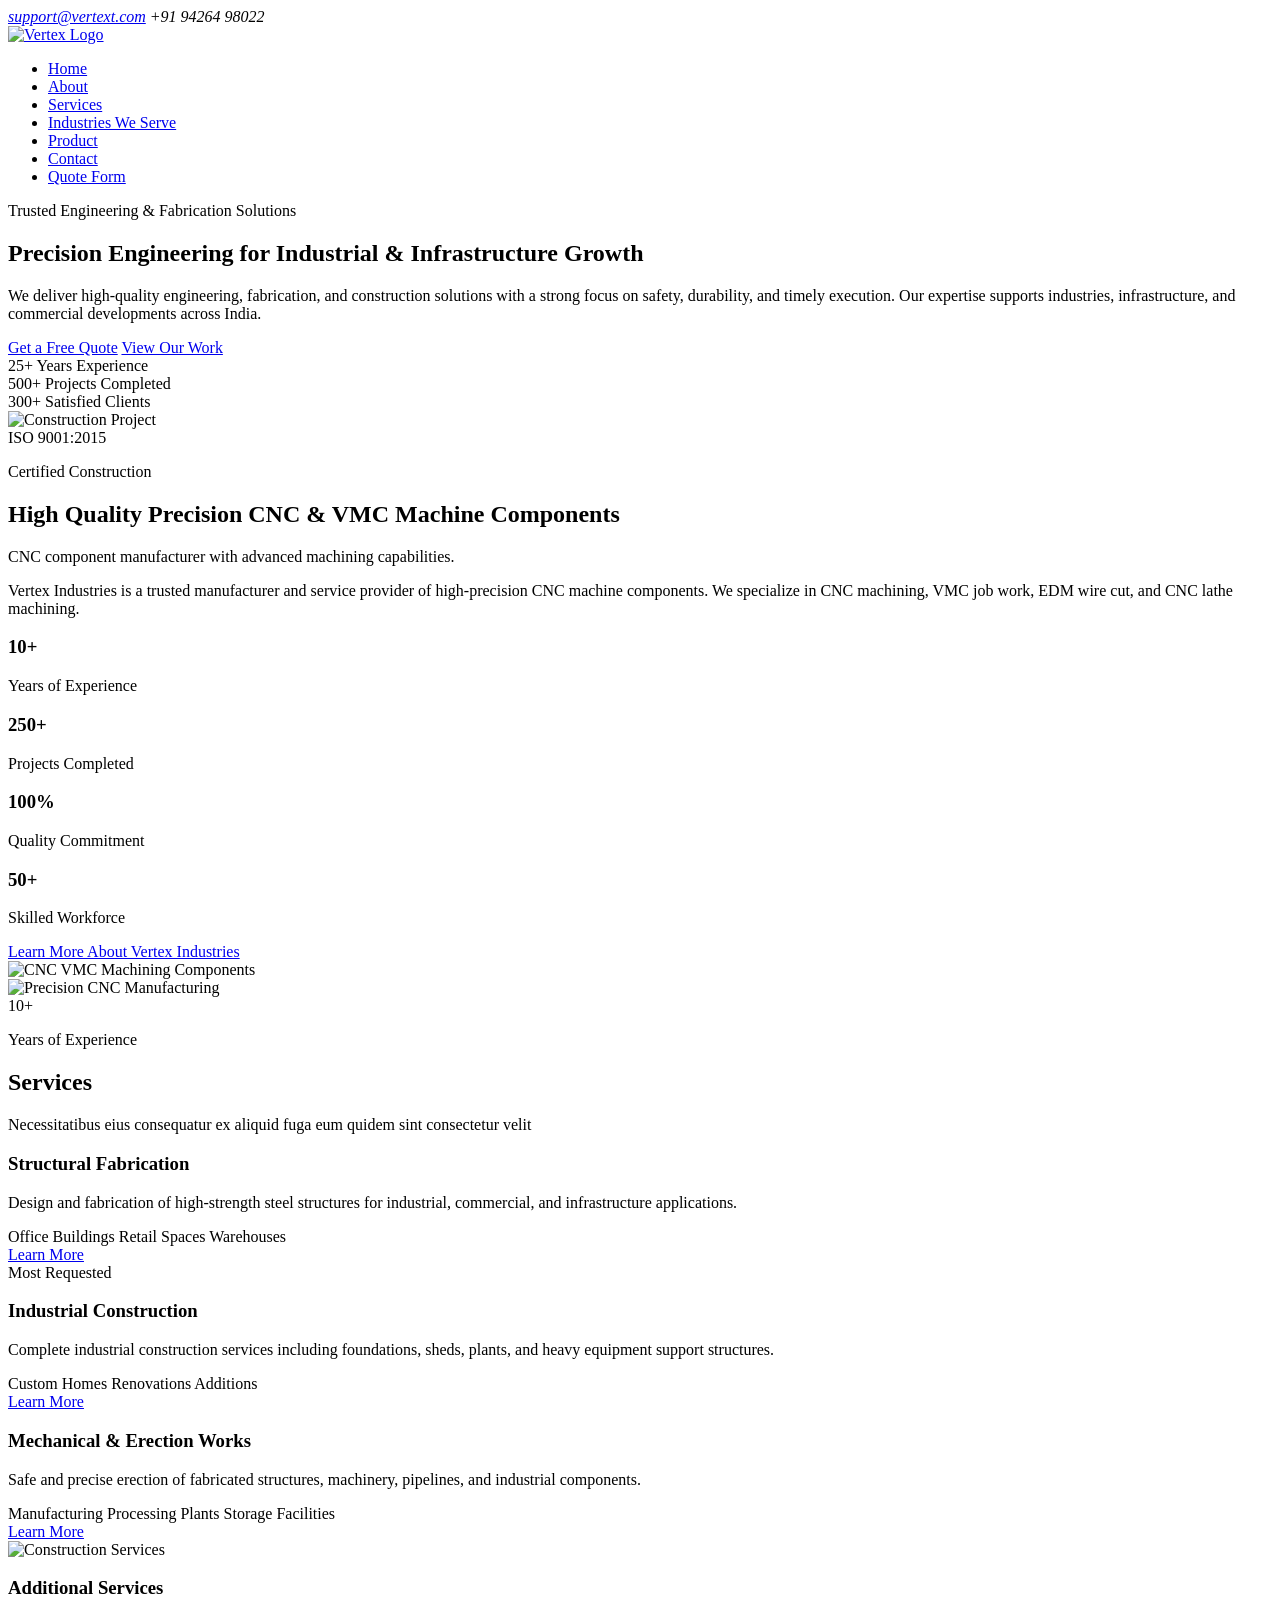
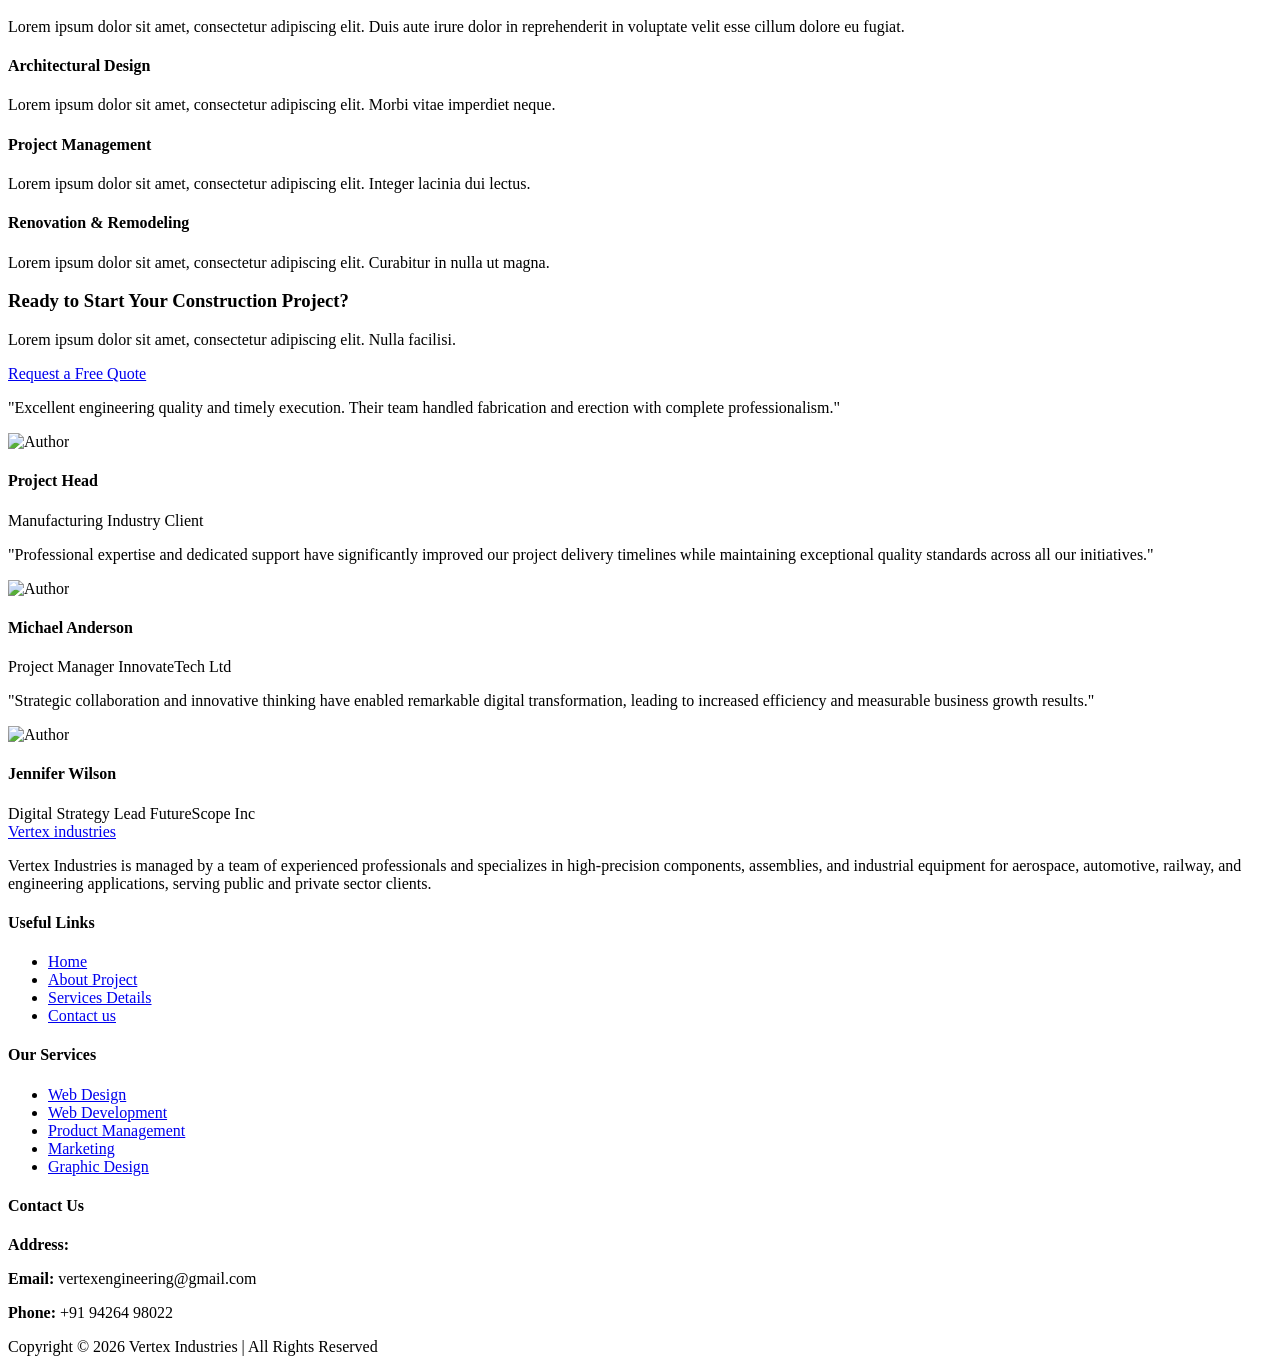
==== index.html @ 01ee3a2c "Add initial index.html for website structure" ====
<!doctype html>
<html lang="en">
  <head>
    <meta charset="utf-8" />
    <meta content="width=device-width, initial-scale=1.0" name="viewport" />
    <title>Index - Constructo Bootstrap Template</title>
    <meta name="description" content="" />
    <meta name="keywords" content="" />

    <!-- Favicons -->
    <link href="assets/img/favicon.png" rel="icon" />
    <link href="assets/img/apple-touch-icon.png" rel="apple-touch-icon" />

    <!-- Fonts -->
    <link href="https://fonts.googleapis.com" rel="preconnect" />
    <link href="https://fonts.gstatic.com" rel="preconnect" crossorigin />
    <link
      href="https://fonts.googleapis.com/css2?family=Roboto:ital,wght@0,100;0,300;0,400;0,500;0,700;0,900;1,100;1,300;1,400;1,500;1,700;1,900&family=Lato:ital,wght@0,100;0,300;0,400;0,700;0,900;1,100;1,300;1,400;1,700;1,900&family=Ubuntu:ital,wght@0,300;0,400;0,500;0,700;1,300;1,400;1,500;1,700&display=swap"
      rel="stylesheet"
    />

    <!-- Vendor CSS Files -->
    <link
      href="assets/vendor/bootstrap/css/bootstrap.min.css"
      rel="stylesheet"
    />
    <link
      href="assets/vendor/bootstrap-icons/bootstrap-icons.css"
      rel="stylesheet"
    />
    <link href="assets/vendor/aos/aos.css" rel="stylesheet" />
    <link href="assets/vendor/swiper/swiper-bundle.min.css" rel="stylesheet" />
    <link
      href="assets/vendor/glightbox/css/glightbox.min.css"
      rel="stylesheet"
    />

    <!-- Main CSS File -->
    <link href="assets/css/main.css" rel="stylesheet" />
  </head>

  <body class="index-page">
    <header id="header" class="header sticky-top">
      <!-- Top Bar -->
      <div class="topbar d-flex align-items-center dark-background">
        <div class="container d-flex justify-content-between">
          <div class="contact-info d-flex align-items-center">
            <i class="bi bi-envelope me-3">
              <a href="mailto:vertexengineering@gmail.com"
                >support@vertext.com</a
              >
            </i>
            <i class="bi bi-phone">
              <span>+91 94264 98022</span>
            </i>
          </div>

          <div class="social-links d-none d-md-flex align-items-center">
            <a href="#" class="google"><i class="bi bi-google"></i></a>
            <a href="#" class="linkedin"><i class="bi bi-linkedin"></i></a>
          </div>
        </div>
      </div>
      <!-- End Top Bar -->

      <!-- Main Header -->
      <div class="branding d-flex align-items-cente">
        <div
          class="container position-relative d-flex align-items-center justify-content-between"
        >
          <a href="index.html" class="logo d-flex align-items-center">
            <img src="assets/img/logo.png" alt="Vertex Logo" />
          </a>

          <nav id="navmenu" class="navmenu">
            <ul>
              <li><a href="index.html" class="active">Home</a></li>
              <li><a href="about.html">About</a></li>
              <li><a href="services.html">Services</a></li>
              <li><a href="project-details.html">Industries We Serve</a></li>
              <li><a href="project-details.html">Product</a></li>
              <li>
                <a href="contact.html" class="btn-nav btn-primary">Contact</a>
              </li>
              <li>
                <a href="quote.html" class="btn-nav btn-primary">Quote Form</a>
              </li>
            </ul>
            <i class="mobile-nav-toggle d-xl-none bi bi-list"></i>
          </nav>
        </div>
      </div>
    </header>

    <main class="main">
      <!-- Hero Section -->
      <section id="hero" class="hero section">
        <div class="container" data-aos="fade-up" data-aos-delay="100">
          <div class="row align-items-center">
            <div class="col-lg-6">
              <div
                class="hero-content"
                data-aos="fade-right"
                data-aos-delay="200"
              >
                <span class="subtitle"
                  >Trusted Engineering & Fabrication Solutions</span
                >

                <h1>
                  Precision Engineering for Industrial & Infrastructure Growth
                </h1>

                <p>
                  We deliver high-quality engineering, fabrication, and
                  construction solutions with a strong focus on safety,
                  durability, and timely execution. Our expertise supports
                  industries, infrastructure, and commercial developments across
                  India.
                </p>

                <div class="hero-buttons">
                  <a href="#call-to-action" class="btn-primary"
                    >Get a Free Quote</a
                  >
                  <a href="#projects" class="btn-secondary">View Our Work</a>
                </div>

                <div class="trust-badges">
                  <div class="badge-item">
                    <i class="bi bi-building-check"></i>
                    <div class="badge-text">
                      <span class="count">25+</span>
                      <span class="label">Years Experience</span>
                    </div>
                  </div>
                  <div class="badge-item">
                    <i class="bi bi-trophy"></i>
                    <div class="badge-text">
                      <span class="count">500+</span>
                      <span class="label">Projects Completed</span>
                    </div>
                  </div>
                  <div class="badge-item">
                    <i class="bi bi-people"></i>
                    <div class="badge-text">
                      <span class="count">300+</span>
                      <span class="label">Satisfied Clients</span>
                    </div>
                  </div>
                </div>
              </div>
            </div>

            <div class="col-lg-6" data-aos="fade-left" data-aos-delay="300">
              <div class="hero-image">
                <img
                  src="assets/img/construction/hero1.jpeg"
                  alt="Construction Project"
                  class="img-fluid"
                />
                <div class="image-badge">
                  <span>ISO 9001:2015</span>
                  <p>Certified Construction</p>
                </div>
              </div>
            </div>
          </div>
        </div>
      </section>
      <!-- /Hero Section -->

      <!-- About Section -->
      <section id="about" class="about section">
        <div class="container" data-aos="fade-up" data-aos-delay="100">
          <div class="row align-items-center g-5">
            <!-- LEFT CONTENT (Text + Achievements + Button) -->
            <div class="col-lg-6 order-2 order-lg-1">
              <div
                class="about-content"
                data-aos="fade-right"
                data-aos-delay="200"
              >
                <h2>High Quality Precision CNC & VMC Machine Components</h2>

                <p class="lead">
                  CNC component manufacturer with advanced machining
                  capabilities.
                </p>

                <p>
                  Vertex Industries is a trusted manufacturer and service
                  provider of high-precision CNC machine components. We
                  specialize in CNC machining, VMC job work, EDM wire cut, and
                  CNC lathe machining.
                </p>

                <!-- ACHIEVEMENT BOXES (ADDED HERE) -->
                <div class="achievement-boxes row g-4 mt-4">
                  <div
                    class="col-6 col-md-3"
                    data-aos="fade-up"
                    data-aos-delay="300"
                  >
                    <div class="achievement-box">
                      <h3>10+</h3>
                      <p>Years of Experience</p>
                    </div>
                  </div>

                  <div
                    class="col-6 col-md-3"
                    data-aos="fade-up"
                    data-aos-delay="400"
                  >
                    <div class="achievement-box">
                      <h3>250+</h3>
                      <p>Projects Completed</p>
                    </div>
                  </div>

                  <div
                    class="col-6 col-md-3"
                    data-aos="fade-up"
                    data-aos-delay="500"
                  >
                    <div class="achievement-box">
                      <h3>100%</h3>
                      <p>Quality Commitment</p>
                    </div>
                  </div>

                  <div
                    class="col-6 col-md-3"
                    data-aos="fade-up"
                    data-aos-delay="600"
                  >
                    <div class="achievement-box">
                      <h3>50+</h3>
                      <p>Skilled Workforce</p>
                    </div>
                  </div>
                </div>

                <!-- CTA BUTTON (ADDED HERE) -->
                <div
                  class="cta-container mt-5"
                  data-aos="fade-up"
                  data-aos-delay="800"
                >
                  <a href="about.html" class="btn btn-primary">
                    Learn More About Vertex Industries
                  </a>
                </div>
              </div>
            </div>

            <!-- RIGHT IMAGE SECTION -->
            <div class="col-lg-6 order-1 order-lg-2">
              <div
                class="about-image position-relative"
                data-aos="fade-left"
                data-aos-delay="200"
              >
                <img
                  src="assets/img/cnc-vmc(2).jpeg"
                  alt="CNC VMC Machining Components"
                  class="img-fluid main-image rounded"
                />

                <div class="image-overlay">
                  <img
                    src="assets/img/cnc-vmc(1).jpeg"
                    alt="Precision CNC Manufacturing"
                    class="img-fluid rounded"
                  />
                </div>

                <div
                  class="experience-badge"
                  data-aos="zoom-in"
                  data-aos-delay="500"
                >
                  <span>10+</span>
                  <p>Years of Experience</p>
                </div>
              </div>
            </div>
          </div>
        </div>
      </section>

      <!-- /About Section -->

      <!-- Services Section -->
      <section id="services" class="services section">
        <!-- Section Title -->
        <div class="container section-title">
          <h2>Services</h2>
          <p>
            Necessitatibus eius consequatur ex aliquid fuga eum quidem sint
            consectetur velit
          </p>
        </div>
        <!-- End Section Title -->

        <div class="container" data-aos="fade-up" data-aos-delay="100">
          <div class="row gy-4">
            <div class="col-lg-4" data-aos="fade-up" data-aos-delay="200">
              <div class="service-card">
                <div class="service-icon">
                  <i class="bi bi-building"></i>
                </div>
                <h3>Structural Fabrication</h3>
                <p>
                  Design and fabrication of high-strength steel structures for
                  industrial, commercial, and infrastructure applications.
                </p>

                <div class="service-features">
                  <span
                    ><i class="bi bi-check-circle"></i> Office Buildings</span
                  >
                  <span><i class="bi bi-check-circle"></i> Retail Spaces</span>
                  <span><i class="bi bi-check-circle"></i> Warehouses</span>
                </div>
                <a href="service-details.html" class="service-link"
                  >Learn More <i class="bi bi-arrow-right"></i
                ></a>
              </div>
            </div>
            <!-- End Service Item -->

            <div class="col-lg-4" data-aos="fade-up" data-aos-delay="300">
              <div class="service-card featured">
                <div class="service-badge">Most Requested</div>
                <div class="service-icon">
                  <i class="bi bi-house"></i>
                </div>
                <h3>Industrial Construction</h3>
                <p>
                  Complete industrial construction services including
                  foundations, sheds, plants, and heavy equipment support
                  structures.
                </p>

                <div class="service-features">
                  <span><i class="bi bi-check-circle"></i> Custom Homes</span>
                  <span><i class="bi bi-check-circle"></i> Renovations</span>
                  <span><i class="bi bi-check-circle"></i> Additions</span>
                </div>
                <a href="service-details.html" class="service-link"
                  >Learn More <i class="bi bi-arrow-right"></i
                ></a>
              </div>
            </div>
            <!-- End Service Item -->

            <div class="col-lg-4" data-aos="fade-up" data-aos-delay="400">
              <div class="service-card">
                <div class="service-icon">
                  <i class="bi bi-gear"></i>
                </div>
                <h3>Mechanical & Erection Works</h3>
                <p>
                  Safe and precise erection of fabricated structures, machinery,
                  pipelines, and industrial components.
                </p>

                <div class="service-features">
                  <span><i class="bi bi-check-circle"></i> Manufacturing</span>
                  <span
                    ><i class="bi bi-check-circle"></i> Processing Plants</span
                  >
                  <span
                    ><i class="bi bi-check-circle"></i> Storage Facilities</span
                  >
                </div>
                <a href="service-details.html" class="service-link"
                  >Learn More <i class="bi bi-arrow-right"></i
                ></a>
              </div>
            </div>
            <!-- End Service Item -->
          </div>

          <div class="row mt-5">
            <div class="col-lg-6" data-aos="fade-up" data-aos-delay="100">
              <div class="service-image-block">
                <img
                  src="assets/img/cnc-vmc(2).jpeg"
                  alt="Construction Services"
                  class="img-fluid"
                />
              </div>
            </div>

            <div class="col-lg-6" data-aos="fade-up" data-aos-delay="200">
              <div class="service-list-block">
                <h3>Additional Services</h3>
                <p>
                  Lorem ipsum dolor sit amet, consectetur adipiscing elit. Duis
                  aute irure dolor in reprehenderit in voluptate velit esse
                  cillum dolore eu fugiat.
                </p>

                <div class="service-list">
                  <div
                    class="service-list-item"
                    data-aos="fade-up"
                    data-aos-delay="100"
                  >
                    <div class="service-list-icon">
                      <i class="bi bi-rulers"></i>
                    </div>
                    <div class="service-list-content">
                      <h4>Architectural Design</h4>
                      <p>
                        Lorem ipsum dolor sit amet, consectetur adipiscing elit.
                        Morbi vitae imperdiet neque.
                      </p>
                    </div>
                  </div>
                  <!-- End Service List Item -->

                  <div
                    class="service-list-item"
                    data-aos="fade-up"
                    data-aos-delay="200"
                  >
                    <div class="service-list-icon">
                      <i class="bi bi-calendar-check"></i>
                    </div>
                    <div class="service-list-content">
                      <h4>Project Management</h4>
                      <p>
                        Lorem ipsum dolor sit amet, consectetur adipiscing elit.
                        Integer lacinia dui lectus.
                      </p>
                    </div>
                  </div>
                  <!-- End Service List Item -->

                  <div
                    class="service-list-item"
                    data-aos="fade-up"
                    data-aos-delay="300"
                  >
                    <div class="service-list-icon">
                      <i class="bi bi-tools"></i>
                    </div>
                    <div class="service-list-content">
                      <h4>Renovation &amp; Remodeling</h4>
                      <p>
                        Lorem ipsum dolor sit amet, consectetur adipiscing elit.
                        Curabitur in nulla ut magna.
                      </p>
                    </div>
                  </div>
                  <!-- End Service List Item -->
                </div>
              </div>
            </div>
          </div>

          <div
            class="cta-container text-center mt-5"
            data-aos="fade-up"
            data-aos-delay="300"
          >
            <h3>Ready to Start Your Construction Project?</h3>
            <p>
              Lorem ipsum dolor sit amet, consectetur adipiscing elit. Nulla
              facilisi.
            </p>
            <a href="#" class="btn btn-cta">Request a Free Quote</a>
          </div>
        </div>
      </section>
      <!-- /Services Section -->

      <!-- Testimonials Section -->
      <section id="testimonials" class="testimonials section">
        <div class="container" data-aos="fade-up" data-aos-delay="100">
          <div class="testimonials-slider swiper init-swiper">
            <script type="application/json" class="swiper-config">
              {
                "loop": true,
                "speed": 600,
                "autoplay": {
                  "delay": 5000
                },
                "slidesPerView": 1,
                "spaceBetween": 30,
                "pagination": {
                  "el": ".swiper-pagination",
                  "type": "bullets",
                  "clickable": true
                },
                "navigation": {
                  "nextEl": ".swiper-button-next",
                  "prevEl": ".swiper-button-prev"
                }
              }
            </script>
            <div class="swiper-wrapper">
              <div class="swiper-slide">
                <div
                  class="testimonial-slide"
                  data-aos="fade-up"
                  data-aos-delay="200"
                >
                  <div class="testimonial-header">
                    <div class="stars-rating">
                      <i class="bi bi-star-fill"></i>
                      <i class="bi bi-star-fill"></i>
                      <i class="bi bi-star-fill"></i>
                      <i class="bi bi-star-fill"></i>
                      <i class="bi bi-star-fill"></i>
                    </div>
                    <div class="quote-icon">
                      <i class="bi bi-quote"></i>
                    </div>
                  </div>
                  <div class="testimonial-body">
                    <p>
                      "Excellent engineering quality and timely execution. Their
                      team handled fabrication and erection with complete
                      professionalism."
                    </p>
                  </div>
                  <div class="testimonial-footer">
                    <div class="author-info">
                      <img
                        src="assets/img/person/person-f-12.webp"
                        alt="Author"
                        class="author-avatar"
                      />
                      <div class="author-details">
                        <h4>Project Head</h4>
                        <span class="company"
                          >Manufacturing Industry Client</span
                        >
                      </div>
                    </div>
                  </div>
                </div>
              </div>

              <div class="swiper-slide">
                <div
                  class="testimonial-slide"
                  data-aos="fade-up"
                  data-aos-delay="300"
                >
                  <div class="testimonial-header">
                    <div class="stars-rating">
                      <i class="bi bi-star-fill"></i>
                      <i class="bi bi-star-fill"></i>
                      <i class="bi bi-star-fill"></i>
                      <i class="bi bi-star-fill"></i>
                      <i class="bi bi-star-fill"></i>
                    </div>
                    <div class="quote-icon">
                      <i class="bi bi-quote"></i>
                    </div>
                  </div>
                  <div class="testimonial-body">
                    <p>
                      "Professional expertise and dedicated support have
                      significantly improved our project delivery timelines
                      while maintaining exceptional quality standards across all
                      our initiatives."
                    </p>
                  </div>
                  <div class="testimonial-footer">
                    <div class="author-info">
                      <img
                        src="assets/img/person/person-m-14.webp"
                        alt="Author"
                        class="author-avatar"
                      />
                      <div class="author-details">
                        <h4>Michael Anderson</h4>
                        <span class="role">Project Manager</span>
                        <span class="company">InnovateTech Ltd</span>
                      </div>
                    </div>
                  </div>
                </div>
              </div>

              <div class="swiper-slide">
                <div
                  class="testimonial-slide"
                  data-aos="fade-up"
                  data-aos-delay="400"
                >
                  <div class="testimonial-header">
                    <div class="stars-rating">
                      <i class="bi bi-star-fill"></i>
                      <i class="bi bi-star-fill"></i>
                      <i class="bi bi-star-fill"></i>
                      <i class="bi bi-star-fill"></i>
                      <i class="bi bi-star-fill"></i>
                    </div>
                    <div class="quote-icon">
                      <i class="bi bi-quote"></i>
                    </div>
                  </div>
                  <div class="testimonial-body">
                    <p>
                      "Strategic collaboration and innovative thinking have
                      enabled remarkable digital transformation, leading to
                      increased efficiency and measurable business growth
                      results."
                    </p>
                  </div>
                  <div class="testimonial-footer">
                    <div class="author-info">
                      <img
                        src="assets/img/person/person-f-11.webp"
                        alt="Author"
                        class="author-avatar"
                      />
                      <div class="author-details">
                        <h4>Jennifer Wilson</h4>
                        <span class="role">Digital Strategy Lead</span>
                        <span class="company">FutureScope Inc</span>
                      </div>
                    </div>
                  </div>
                </div>
              </div>
            </div>

            <div class="swiper-navigation-wrapper">
              <div class="swiper-button-prev"></div>
              <div class="swiper-pagination"></div>
              <div class="swiper-button-next"></div>
            </div>
          </div>
        </div>
      </section>
      <!-- /Testimonials Section -->
    </main>

    <footer id="footer" class="footer dark-background">
      <div class="container footer-top">
        <div class="row gy-4">
          <div class="col-lg-5 col-md-12 footer-about">
            <a href="index.html" class="logo d-flex align-items-center">
              <span class="sitename">Vertex industries</span>
            </a>
            <p>
              Vertex Industries is managed by a team of experienced
              professionals and specializes in high-precision components,
              assemblies, and industrial equipment for aerospace, automotive,
              railway, and engineering applications, serving public and private
              sector clients.
            </p>
            <div class="social-links d-flex mt-4">
              <a
                href="https://www.google.com/search?q=Your+Business+Name"
                class="google"
                target="_blank"
              >
                <i class="bi bi-google"></i>
              </a>
              <a href="#" class="linkedin"><i class="bi bi-linkedin"></i></a>
            </div>
          </div>

          <div class="col-lg-2 col-6 footer-links">
            <h4>Useful Links</h4>
            <ul>
              <li><a href="index.html">Home</a></li>
              <li><a href="about.html">About Project</a></li>
              <li><a href="services.html">Services Details</a></li>
              <li><a href="contact.html">Contact us</a></li>
            </ul>
          </div>

          <div class="col-lg-2 col-6 footer-links">
            <h4>Our Services</h4>
            <ul>
              <li><a href="#">Web Design</a></li>
              <li><a href="#">Web Development</a></li>
              <li><a href="#">Product Management</a></li>
              <li><a href="#">Marketing</a></li>
              <li><a href="#">Graphic Design</a></li>
            </ul>
          </div>

          <div
            class="col-lg-3 col-md-12 footer-contact text-center text-md-start"
          >
            <h4>Contact Us</h4>
            <p><strong>Address: </strong></p>
            <p><strong>Email:</strong> vertexengineering@gmail.com</p>
            <p><strong>Phone:</strong> +91 94264 98022</p>
          </div>
        </div>
      </div>

      <div class="container copyright text-center mt-4">
        <div class="footer-bottom">
          <p>Copyright © 2026 Vertex Industries | All Rights Reserved</p>
        </div>
      </div>
    </footer>

    <!-- Scroll Top -->
    <a
      href="#"
      id="scroll-top"
      class="scroll-top d-flex align-items-center justify-content-center"
      ><i class="bi bi-arrow-up-short"></i
    ></a>

    <!-- Preloader -->
    <div id="preloader"></div>

    <!-- Vendor JS Files -->
    <script src="assets/vendor/bootstrap/js/bootstrap.bundle.min.js"></script>
    <script src="assets/vendor/php-email-form/validate.js"></script>
    <script src="assets/vendor/aos/aos.js"></script>
    <script src="assets/vendor/swiper/swiper-bundle.min.js"></script>
    <script src="assets/vendor/glightbox/js/glightbox.min.js"></script>

    <!-- Main JS File -->
    <script src="assets/js/main.js"></script>
    <script>
      document.addEventListener("DOMContentLoaded", function () {
        const toggle = document.querySelector(".mobile-nav-toggle");
        const mobileMenu = document.querySelector(".mobile-menu");

        if (toggle && mobileMenu) {
          toggle.addEventListener("click", function () {
            mobileMenu.classList.toggle("active");
          });
        }
      });
    </script>
  </body>
</html>
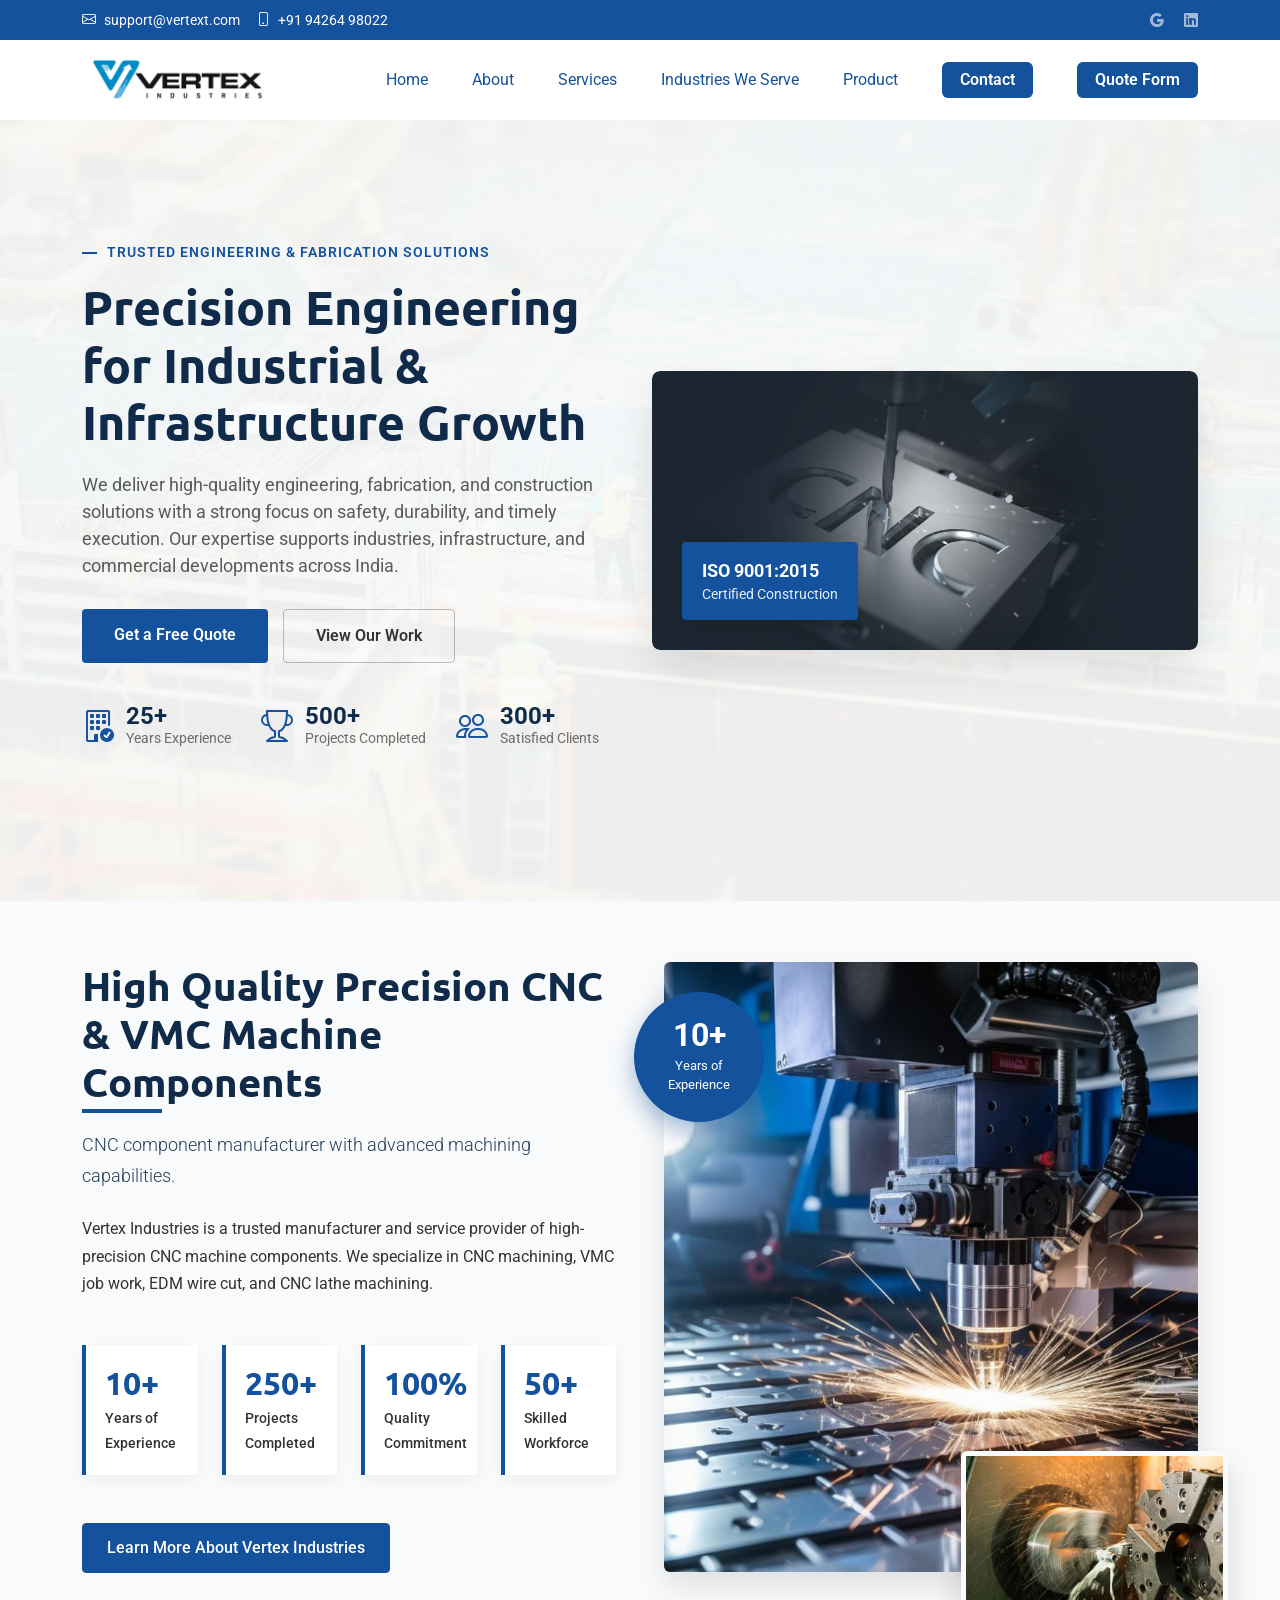
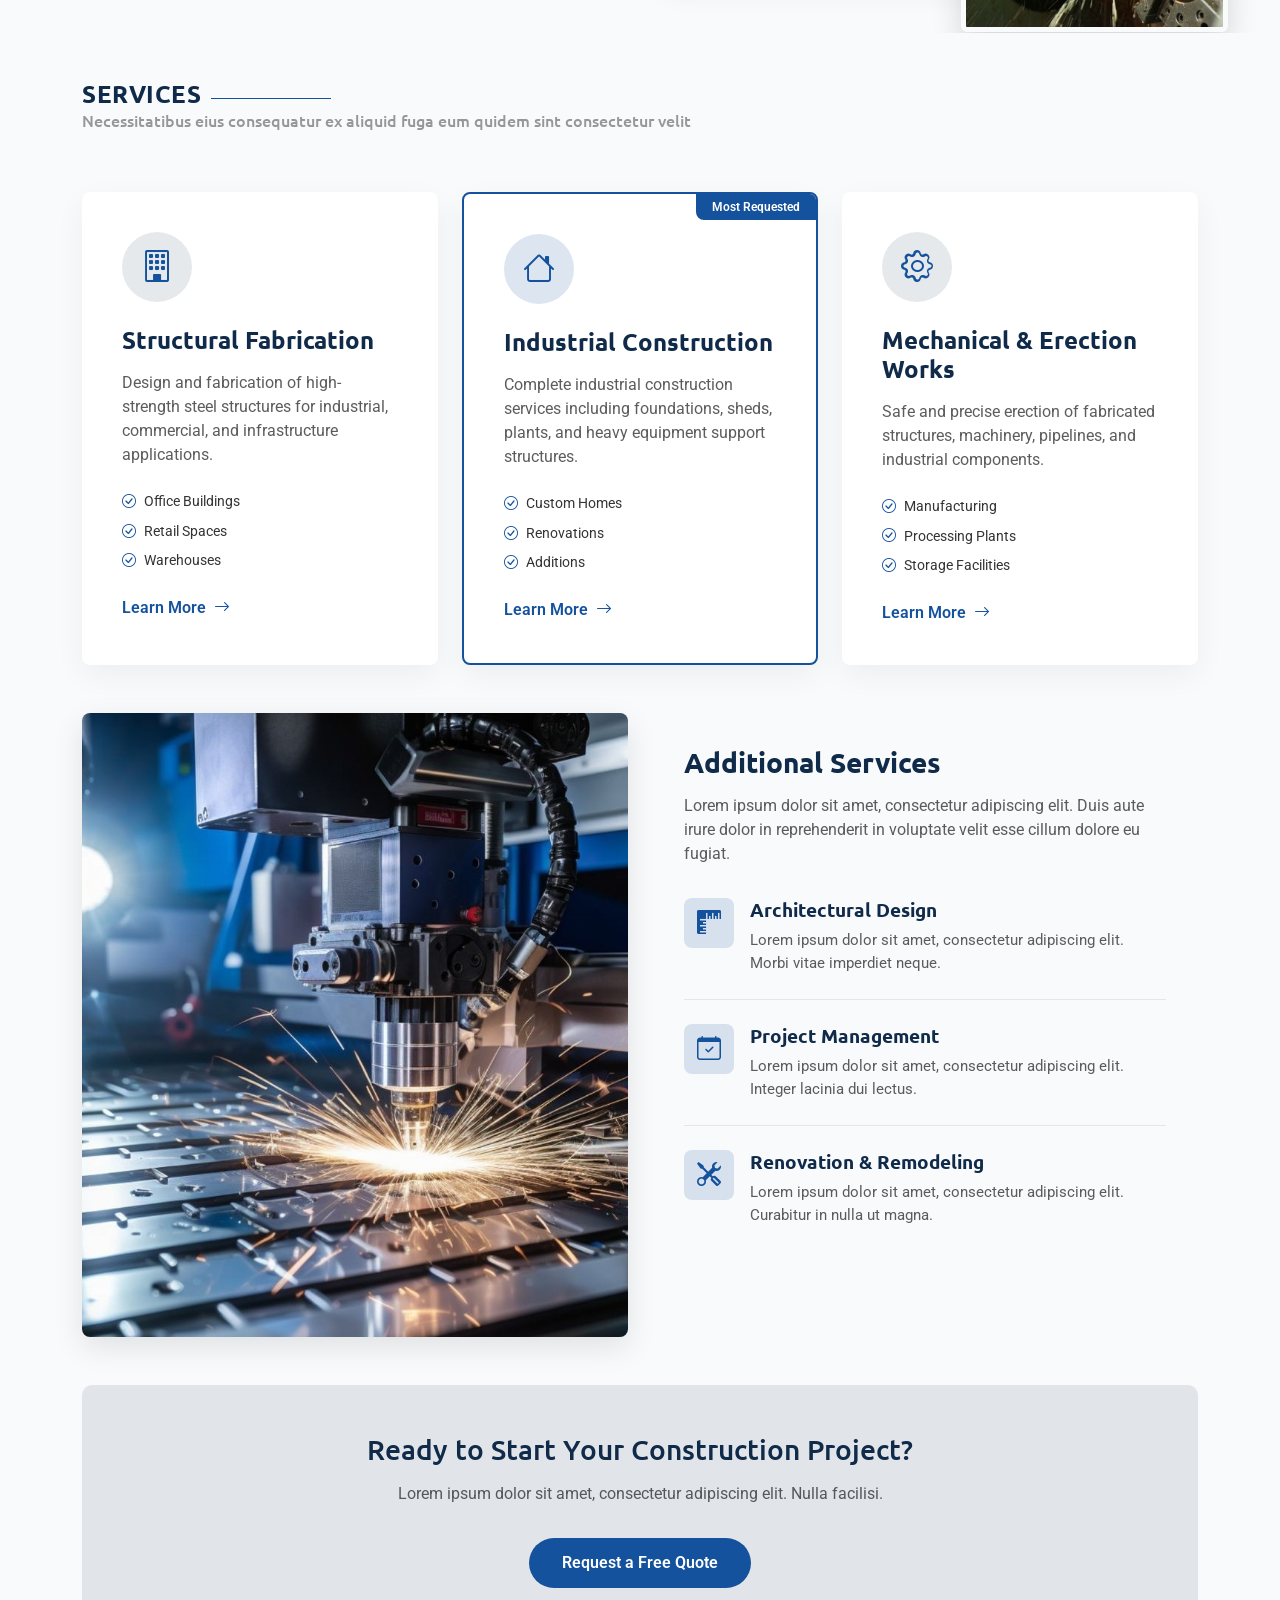
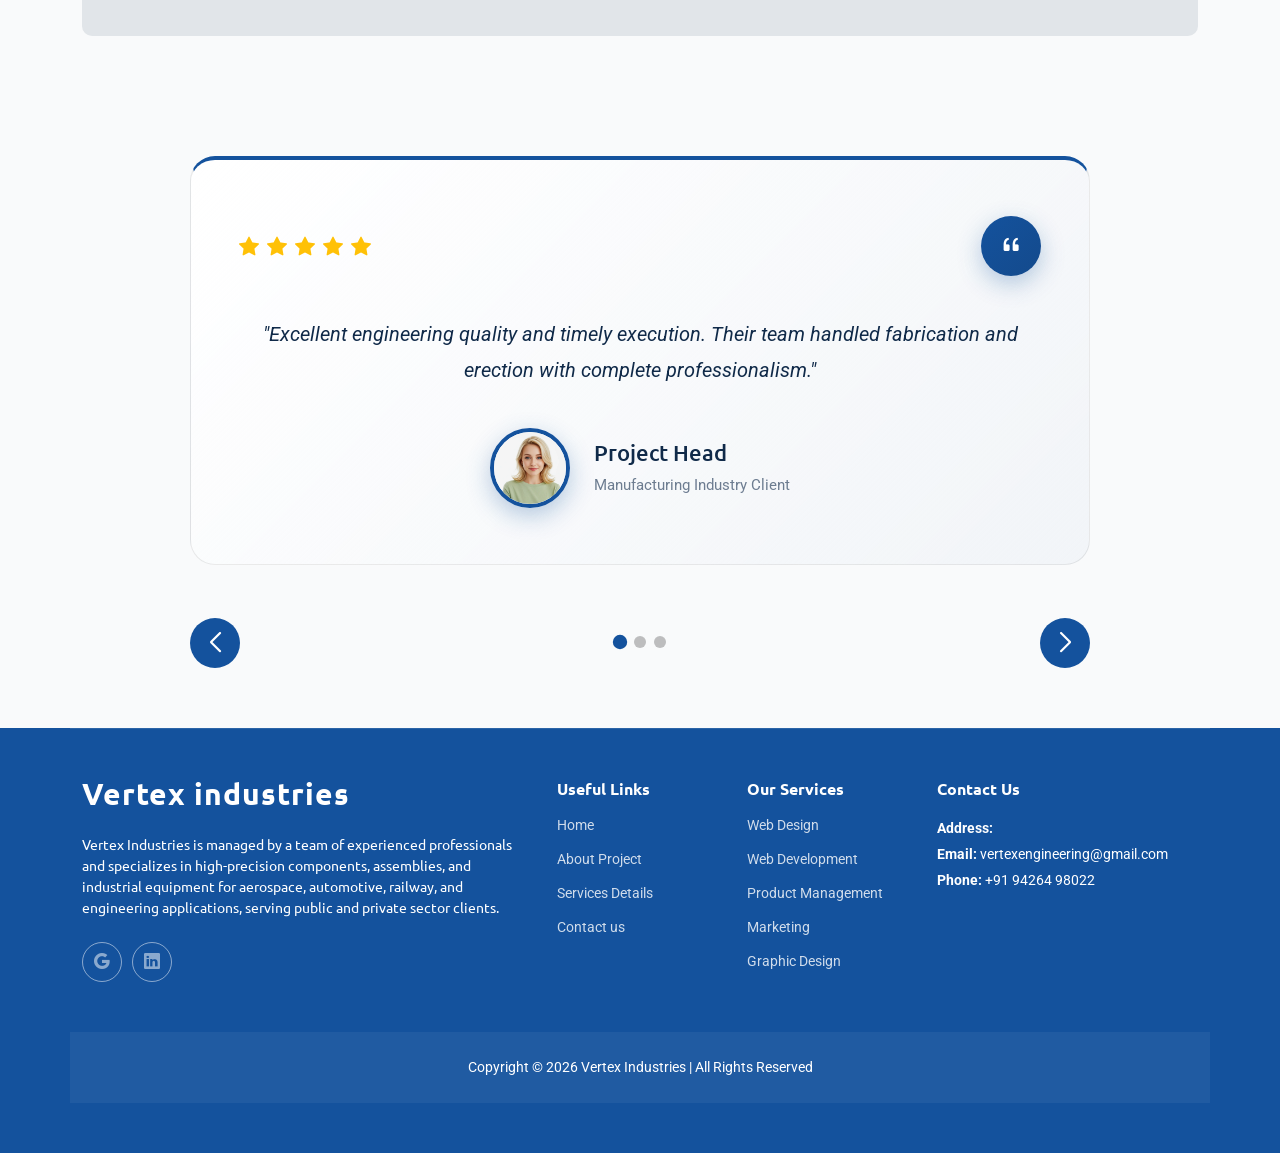
==== commit 0f6fb9d8: "Replace favicon with vertex_engineering_logo" ====
--- a/index.html
+++ b/index.html
@@ -8,7 +8,7 @@
     <meta name="keywords" content="" />
 
     <!-- Favicons -->
-    <link href="assets/img/favicon.png" rel="icon" />
+    <link href="assets/img/vertex_engineering_logo.png" rel="icon" />
     <link href="assets/img/apple-touch-icon.png" rel="apple-touch-icon" />
 
     <!-- Fonts -->
--- a/assets/css/main.css
+++ b/assets/css/main.css
@@ -0,0 +1,4928 @@
+/**
+* Template Name: Constructo
+* Template URL: https://bootstrapmade.com/constructo-bootstrap-construction-template/
+* Updated: Aug 30 2025 with Bootstrap v5.3.8
+* Author: BootstrapMade.com
+* License: https://bootstrapmade.com/license/
+*/
+
+@charset "UTF-8";
+
+/*--------------------------------------------------------------
+# Font & Color Variables
+# Help: https://bootstrapmade.com/color-system/
+--------------------------------------------------------------*/
+/* Fonts */
+:root {
+  --default-font: "Roboto",  system-ui, -apple-system, "Segoe UI", Roboto, "Helvetica Neue", Arial, "Noto Sans", "Liberation Sans", sans-serif, "Apple Color Emoji", "Segoe UI Emoji", "Segoe UI Symbol", "Noto Color Emoji";
+  --heading-font: "Ubuntu",  sans-serif;
+  --nav-font: "Lato",  sans-serif;
+}
+
+/* Global Colors - The following color variables are used throughout the website. Updating them here will change the color scheme of the entire website */
+:root { 
+  --background-color: #f9fafb; /* Background color for the entire website, including individual sections */
+  --default-color: #333333; /* Default color used for the majority of the text content across the entire website */
+  --heading-color: #102a49; /* Color for headings, subheadings and title throughout the website */
+  --accent-color: #14529d; /* Accent color that represents your brand on the website. It's used for buttons, links, and other elements that need to stand out */
+  --surface-color: #ffffff; /* The surface color is used as a background of boxed elements within sections, such as cards, icon boxes, or other elements that require a visual separation from the global background. */
+  --contrast-color: #ffffff; /* Contrast color for text, ensuring readability against backgrounds of accent, heading, or default colors. */
+}
+
+/* Nav Menu Colors - The following color variables are used specifically for the navigation menu. They are separate from the global colors to allow for more customization options */
+:root {
+  --nav-color: #333333;  /* The default color of the main navmenu links */
+  --nav-hover-color: #14529d; /* Applied to main navmenu links when they are hovered over or active */
+  --nav-mobile-background-color: #ffffff; /* Used as the background color for mobile navigation menu */
+  --nav-dropdown-background-color: #ffffff; /* Used as the background color for dropdown items that appear when hovering over primary navigation items */
+  --nav-dropdown-color: #333333; /* Used for navigation links of the dropdown items in the navigation menu. */
+  --nav-dropdown-hover-color: #14529d; /* Similar to --nav-hover-color, this color is applied to dropdown navigation links when they are hovered over. */
+}
+
+/* Color Presets - These classes override global colors when applied to any section or element, providing reuse of the sam color scheme. */
+
+.light-background {
+  --background-color: #eff1f3;
+  --surface-color: #ffffff;
+}
+
+.dark-background {
+  --background-color: #14529d;
+  --default-color: #ffffff;
+  --heading-color: #ffffff;
+  --accent-color: #ffffff;
+  --surface-color: #252525;
+  --contrast-color: #ffffff;
+}
+
+/* Smooth scroll */
+:root {
+  scroll-behavior: smooth;
+}
+
+/*--------------------------------------------------------------
+# General Styling & Shared Classes
+--------------------------------------------------------------*/
+body {
+  color: var(--default-color);
+  background-color: var(--background-color);
+  font-family: var(--default-font);
+}
+
+a {
+  color: var(--accent-color);
+  text-decoration: none;
+  transition: 0.3s;
+}
+
+a:hover {
+  color: color-mix(in srgb, var(--accent-color), transparent 25%);
+  text-decoration: none;
+}
+
+h1,
+h2,
+h3,
+h4,
+h5,
+h6 {
+  color: var(--heading-color);
+  font-family: var(--heading-font);
+}
+
+/* PHP Email Form Messages
+------------------------------*/
+.php-email-form .error-message {
+  display: none;
+  background: #df1529;
+  color: #ffffff;
+  text-align: left;
+  padding: 15px;
+  margin-bottom: 24px;
+  font-weight: 600;
+}
+
+.php-email-form .sent-message {
+  display: none;
+  color: #ffffff;
+  background: #059652;
+  text-align: center;
+  padding: 15px;
+  margin-bottom: 24px;
+  font-weight: 600;
+}
+
+.php-email-form .loading {
+  display: none;
+  background: var(--surface-color);
+  text-align: center;
+  padding: 15px;
+  margin-bottom: 24px;
+}
+
+.php-email-form .loading:before {
+  content: "";
+  display: inline-block;
+  border-radius: 50%;
+  width: 24px;
+  height: 24px;
+  margin: 0 10px -6px 0;
+  border: 3px solid var(--accent-color);
+  border-top-color: var(--surface-color);
+  animation: php-email-form-loading 1s linear infinite;
+}
+
+@keyframes php-email-form-loading {
+  0% {
+    transform: rotate(0deg);
+  }
+
+  100% {
+    transform: rotate(360deg);
+  }
+}
+
+/*--------------------------------------------------------------
+# Global Header
+--------------------------------------------------------------*/
+.header {
+  --background-color: #ffffff;
+  color: var(--default-color);
+  transition: all 0.5s;
+  z-index: 997;
+  background-color: var(--background-color);
+}
+
+.header .topbar {
+  background-color: var(--background-color);
+  height: 40px;
+  padding: 0;
+  font-size: 14px;
+  transition: all 0.5s;
+}
+
+.header .topbar .contact-info i {
+  font-style: normal;
+  color: var(--contrast-color);
+}
+
+.header .topbar .contact-info i a,
+.header .topbar .contact-info i span {
+  padding-left: 5px;
+  color: var(--contrast-color);
+}
+
+@media (max-width: 575px) {
+
+  .header .topbar .contact-info i a,
+  .header .topbar .contact-info i span {
+    font-size: 13px;
+  }
+}
+
+.header .topbar .contact-info i a {
+  line-height: 0;
+  transition: 0.3s;
+}
+
+.header .topbar .contact-info i a:hover {
+  color: var(--contrast-color);
+  text-decoration: underline;
+}
+
+.header .topbar .social-links a {
+  color: color-mix(in srgb, var(--contrast-color), transparent 40%);
+  line-height: 0;
+  transition: 0.3s;
+  margin-left: 20px;
+}
+
+.header .topbar .social-links a:hover {
+  color: var(--contrast-color);
+}
+
+.header .branding {
+  min-height: 60px;
+  padding: 10px 0;
+}
+
+.scrolled .header {
+  box-shadow: 0px 0 18px rgba(0, 0, 0, 0.1);
+}
+
+.scrolled .header .topbar {
+  height: 0;
+  visibility: hidden;
+  overflow: hidden;
+}
+
+/*--------------------------------------------------------------
+# Navigation Menu
+--------------------------------------------------------------*/
+/* Navmenu - Desktop */
+/* Header layout */
+/* ===============================
+   HEADER LAYOUT (DESKTOP)
+================================ */
+
+@media (min-width: 1200px) {
+
+  .header .branding {
+    position: relative;
+  }
+
+  .header-flex {
+    display: flex;
+    align-items: center;
+    justify-content: space-between;
+    position: relative;
+  }
+
+  /* Nav menus */
+  .navmenu ul {
+    display: flex;
+    align-items: center;
+    gap: 44px;
+    list-style: none;
+    margin: 0;
+    padding: 0;
+  }
+  
+  .nav-right ul{
+    gap: 14px !important;
+  }
+
+  /* LEFT MENU */
+  .nav-left a {
+    font-family: var(--nav-font);
+    font-size: 16px;
+    font-weight: 500;
+    color: var(--nav-color);
+    padding: 18px 0;
+    transition: 0.3s;
+  }
+
+  .nav-left a:hover,
+  .nav-left .active {
+    color: var(--nav-hover-color);
+  }
+
+  /* RIGHT MENU BUTTONS */
+  .nav-right a.btn-nav {
+    padding: 10px 22px;
+    border-radius: 6px;
+    font-weight: 600;
+    font-size: 15px;
+    line-height: 1;
+    display: inline-flex;
+    align-items: center;
+    justify-content: center;
+    transition: 0.3s;
+    
+  }
+
+  .nav-right .btn-outline {
+    border: 2px solid var(--accent-color);
+    color: var(--accent-color);
+    background: transparent;
+  }
+
+  .nav-right .btn-outline:hover {
+    background: var(--accent-color);
+    color: var(--contrast-color);
+  }
+
+  .nav-right .btn-primary {
+    background: var(--accent-color);
+    color: var(--contrast-color);
+  }
+
+  .nav-right .btn-primary:hover {
+    background: color-mix(in srgb, var(--accent-color), black 15%);
+  }
+}
+@media (max-width: 1199px) {
+  .logo-center {
+    position: static;
+    transform: none;
+    margin-right: auto;
+  }
+
+  .nav-left,
+  .nav-right {
+    display: none;
+  }
+}
+
+/* Navmenu - Mobile */
+@media (max-width: 1199px) {
+  .mobile-nav-toggle {
+    color: var(--nav-color);
+    font-size: 28px;
+    line-height: 0;
+    margin-right: 10px;
+    cursor: pointer;
+    transition: color 0.3s;
+  }
+
+  .navmenu {
+    padding: 0;
+    z-index: 9997;
+  }
+
+  .navmenu ul {
+    display: none;
+    list-style: none;
+    position: absolute;
+    inset: 60px 20px 20px 20px;
+    padding: 10px 0;
+    margin: 0;
+    border-radius: 6px;
+    background-color: var(--nav-mobile-background-color);
+    overflow-y: auto;
+    transition: 0.3s;
+    z-index: 9998;
+    box-shadow: 0px 0px 30px rgba(0, 0, 0, 0.1);
+  }
+
+  .navmenu a,
+  .navmenu a:focus {
+    color: var(--nav-dropdown-color);
+    padding: 10px 20px;
+    font-family: var(--nav-font);
+    font-size: 17px;
+    font-weight: 500;
+    display: flex;
+    align-items: center;
+    justify-content: space-between;
+    white-space: nowrap;
+    transition: 0.3s;
+  }
+
+  .navmenu a i,
+  .navmenu a:focus i {
+    font-size: 12px;
+    line-height: 0;
+    margin-left: 5px;
+    width: 30px;
+    height: 30px;
+    display: flex;
+    align-items: center;
+    justify-content: center;
+    border-radius: 50%;
+    transition: 0.3s;
+    background-color: color-mix(in srgb, var(--accent-color), transparent 90%);
+  }
+
+  .navmenu a i:hover,
+  .navmenu a:focus i:hover {
+    background-color: var(--accent-color);
+    color: var(--contrast-color);
+  }
+
+  .navmenu a:hover,
+  .navmenu .active,
+  .navmenu .active:focus {
+    color: var(--nav-dropdown-hover-color);
+  }
+
+  .navmenu .active i,
+  .navmenu .active:focus i {
+    background-color: var(--accent-color);
+    color: var(--contrast-color);
+    transform: rotate(180deg);
+  }
+
+  .navmenu .dropdown ul {
+    position: static;
+    display: none;
+    z-index: 99;
+    padding: 10px 0;
+    margin: 10px 20px;
+    background-color: var(--nav-dropdown-background-color);
+    border: 1px solid color-mix(in srgb, var(--default-color), transparent 90%);
+    box-shadow: none;
+    transition: all 0.5s ease-in-out;
+  }
+
+  .navmenu .dropdown ul ul {
+    background-color: rgba(33, 37, 41, 0.1);
+  }
+
+  .navmenu .dropdown>.dropdown-active {
+    display: block;
+    background-color: rgba(33, 37, 41, 0.03);
+  }
+
+  .mobile-nav-active {
+    overflow: hidden;
+  }
+
+  .mobile-nav-active .mobile-nav-toggle {
+    color: #fff;
+    position: absolute;
+    font-size: 32px;
+    top: 15px;
+    right: 15px;
+    margin-right: 0;
+    z-index: 9999;
+  }
+
+  .mobile-nav-active .navmenu {
+    position: fixed;
+    overflow: hidden;
+    inset: 0;
+    background: rgba(33, 37, 41, 0.8);
+    transition: 0.3s;
+  }
+
+  .mobile-nav-active .navmenu>ul {
+    display: block;
+  }
+}
+
+/*--------------------------------------------------------------
+# Global Footer
+--------------------------------------------------------------*/
+.footer {
+  color: var(--default-color);
+  background-color: var(--background-color);
+  font-size: 14px;
+  padding-bottom: 50px;
+  position: relative;
+}
+
+.footer .footer-top {
+  padding-top: 50px;
+  border-top: 1px solid color-mix(in srgb, var(--default-color), transparent 90%);
+}
+
+.footer .footer-about .logo {
+  line-height: 1;
+  margin-bottom: 25px;
+}
+
+.footer .footer-about .logo img {
+  max-height: 40px;
+  margin-right: 6px;
+}
+
+.footer .footer-about .logo span {
+  color: var(--heading-color);
+  font-size: 30px;
+  font-weight: 700;
+  letter-spacing: 1px;
+  font-family: var(--heading-font);
+}
+
+.footer .footer-about p {
+  font-size: 14px;
+  font-family: var(--heading-font);
+}
+
+.footer .social-links a {
+  display: flex;
+  align-items: center;
+  justify-content: center;
+  width: 40px;
+  height: 40px;
+  border-radius: 50%;
+  border: 1px solid color-mix(in srgb, var(--default-color), transparent 50%);
+  font-size: 16px;
+  color: color-mix(in srgb, var(--default-color), transparent 50%);
+  margin-right: 10px;
+  transition: 0.3s;
+}
+
+.footer .social-links a:hover {
+  color: var(--accent-color);
+  border-color: var(--accent-color);
+}
+
+.footer h4 {
+  font-size: 16px;
+  font-weight: bold;
+  position: relative;
+  padding-bottom: 12px;
+}
+
+.footer .footer-links {
+  margin-bottom: 30px;
+}
+
+.footer .footer-links ul {
+  list-style: none;
+  padding: 0;
+  margin: 0;
+}
+
+.footer .footer-links ul i {
+  padding-right: 2px;
+  font-size: 12px;
+  line-height: 0;
+}
+
+.footer .footer-links ul li {
+  padding: 10px 0;
+  display: flex;
+  align-items: center;
+}
+
+.footer .footer-links ul li:first-child {
+  padding-top: 0;
+}
+
+.footer .footer-links ul a {
+  color: color-mix(in srgb, var(--default-color), transparent 20%);
+  display: inline-block;
+  line-height: 1;
+}
+
+.footer .footer-links ul a:hover {
+  color: var(--accent-color);
+}
+
+.footer .footer-contact p {
+  margin-bottom: 5px;
+}
+
+.footer .copyright {
+  padding-top: 25px;
+  padding-bottom: 25px;
+  background-color: color-mix(in srgb, var(--default-color), transparent 95%);
+}
+
+.footer .copyright p {
+  margin-bottom: 0;
+}
+
+.footer .credits {
+  margin-top: 6px;
+  font-size: 13px;
+}
+
+/*--------------------------------------------------------------
+# Preloader
+--------------------------------------------------------------*/
+#preloader {
+  position: fixed;
+  inset: 0;
+  z-index: 999999;
+  overflow: hidden;
+  background: var(--background-color);
+  transition: all 0.6s ease-out;
+}
+
+#preloader:before {
+  content: "";
+  position: fixed;
+  top: calc(50% - 30px);
+  left: calc(50% - 30px);
+  border: 6px solid #ffffff;
+  border-color: var(--accent-color) transparent var(--accent-color) transparent;
+  border-radius: 50%;
+  width: 60px;
+  height: 60px;
+  animation: animate-preloader 1.5s linear infinite;
+}
+
+@keyframes animate-preloader {
+  0% {
+    transform: rotate(0deg);
+  }
+
+  100% {
+    transform: rotate(360deg);
+  }
+}
+
+/*--------------------------------------------------------------
+# Scroll Top Button
+--------------------------------------------------------------*/
+.scroll-top {
+  position: fixed;
+  visibility: hidden;
+  opacity: 0;
+  right: 15px;
+  bottom: 15px;
+  z-index: 99999;
+  background-color: var(--accent-color);
+  width: 40px;
+  height: 40px;
+  border-radius: 4px;
+  transition: all 0.4s;
+}
+
+.scroll-top i {
+  font-size: 24px;
+  color: var(--contrast-color);
+  line-height: 0;
+}
+
+.scroll-top:hover {
+  background-color: color-mix(in srgb, var(--accent-color), transparent 20%);
+  color: var(--contrast-color);
+}
+
+.scroll-top.active {
+  visibility: visible;
+  opacity: 1;
+}
+
+/*--------------------------------------------------------------
+# Disable aos animation delay on mobile devices
+--------------------------------------------------------------*/
+@media screen and (max-width: 768px) {
+  [data-aos-delay] {
+    transition-delay: 0 !important;
+  }
+}
+
+/*--------------------------------------------------------------
+# Global Page Titles & Breadcrumbs
+--------------------------------------------------------------*/
+.page-title {
+  color: var(--default-color);
+  background-color: var(--background-color);
+  padding: 25px 0;
+  position: relative;
+}
+
+.page-title h1 {
+  font-size: 24px;
+  font-weight: 700;
+}
+
+.page-title .breadcrumbs ol {
+  display: flex;
+  flex-wrap: wrap;
+  list-style: none;
+  padding: 0;
+  margin: 0;
+  font-size: 14px;
+  font-weight: 400;
+}
+
+.page-title .breadcrumbs ol li+li {
+  padding-left: 10px;
+}
+
+.page-title .breadcrumbs ol li+li::before {
+  content: "/";
+  display: inline-block;
+  padding-right: 10px;
+  color: color-mix(in srgb, var(--default-color), transparent 70%);
+}
+
+/*--------------------------------------------------------------
+# Global Sections
+--------------------------------------------------------------*/
+section,
+.section {
+  color: var(--default-color);
+  background-color: var(--background-color);
+  padding: 60px 0;
+  scroll-margin-top: 90px;
+  overflow: clip;
+}
+
+@media (max-width: 1199px) {
+
+  section,
+  .section {
+    scroll-margin-top: 66px;
+  }
+}
+
+/*--------------------------------------------------------------
+# Global Section Titles
+--------------------------------------------------------------*/
+.section-title {
+  padding-bottom: 60px;
+  position: relative;
+}
+
+.section-title h2 {
+  font-size: 24px;
+  font-weight: 700;
+  padding: 0;
+  line-height: 1px;
+  margin: 0;
+  letter-spacing: 0.5px;
+  text-transform: uppercase;
+  position: relative;
+}
+
+.section-title h2::after {
+  content: "";
+  width: 120px;
+  height: 1px;
+  display: inline-block;
+  background: var(--accent-color);
+  margin: 4px 10px;
+}
+
+.section-title p {
+  color: color-mix(in srgb, var(--default-color), transparent 50%);
+  margin: 5px 0 0 0;
+  font-size: 16px;
+  font-weight: 500;
+  font-family: var(--heading-font);
+}
+
+/*--------------------------------------------------------------
+# Hero Section
+--------------------------------------------------------------*/
+.hero {
+  position: relative;
+  padding: 120px 0;
+  background-color: var(--background-color);
+  overflow: hidden;
+}
+
+.hero::before {
+  content: "";
+  position: absolute;
+  top: 0;
+  left: 0;
+  width: 100%;
+  height: 100%;
+  background-image: url("../img/construction/showcase-5.webp");
+  background-size: cover;
+  background-position: center;
+  opacity: 0.05;
+  z-index: 0;
+}
+
+.hero .container {
+  position: relative;
+  z-index: 1;
+}
+
+.hero .hero-content {
+  margin-bottom: 30px;
+}
+
+.hero .hero-content .subtitle {
+  display: inline-block;
+  font-weight: 600;
+  font-size: 14px;
+  text-transform: uppercase;
+  color: var(--accent-color);
+  margin-bottom: 15px;
+  letter-spacing: 1px;
+  position: relative;
+  padding-left: 25px;
+}
+
+.hero .hero-content .subtitle::before {
+  content: "";
+  position: absolute;
+  left: 0;
+  top: 50%;
+  width: 15px;
+  height: 2px;
+  background-color: var(--accent-color);
+  transform: translateY(-50%);
+}
+
+.hero .hero-content h1 {
+  font-size: 48px;
+  font-weight: 700;
+  margin-bottom: 20px;
+  line-height: 1.2;
+}
+
+@media (max-width: 992px) {
+  .hero .hero-content h1 {
+    font-size: 36px;
+  }
+}
+
+@media (max-width: 768px) {
+  .hero .hero-content h1 {
+    font-size: 32px;
+  }
+}
+
+.hero .hero-content p {
+  font-size: 18px;
+  margin-bottom: 30px;
+  color: color-mix(in srgb, var(--default-color), transparent 20%);
+}
+
+.hero .hero-buttons {
+  display: flex;
+  gap: 15px;
+  margin-bottom: 40px;
+}
+
+@media (max-width: 576px) {
+  .hero .hero-buttons {
+    flex-direction: column;
+    gap: 10px;
+  }
+}
+
+.hero .hero-buttons .btn-primary {
+  display: inline-block;
+  padding: 14px 32px;
+  background-color: var(--accent-color);
+  color: var(--contrast-color);
+  border-radius: 4px;
+  font-weight: 600;
+  transition: all 0.3s ease;
+}
+
+.hero .hero-buttons .btn-primary:hover {
+  background-color: color-mix(in srgb, var(--accent-color), black 15%);
+  transform: translateY(-3px);
+  box-shadow: 0 10px 20px rgba(0, 0, 0, 0.1);
+}
+
+.hero .hero-buttons .btn-secondary {
+  display: inline-block;
+  padding: 14px 32px;
+  background-color: transparent;
+  color: var(--default-color);
+  border: 1px solid color-mix(in srgb, var(--default-color), transparent 70%);
+  border-radius: 4px;
+  font-weight: 600;
+  transition: all 0.3s ease;
+}
+
+.hero .hero-buttons .btn-secondary:hover {
+  background-color: color-mix(in srgb, var(--default-color), transparent 95%);
+  border-color: var(--default-color);
+  transform: translateY(-3px);
+}
+
+.hero .trust-badges {
+  display: flex;
+  gap: 30px;
+}
+
+@media (max-width: 768px) {
+  .hero .trust-badges {
+    flex-wrap: wrap;
+    gap: 20px;
+  }
+}
+
+.hero .trust-badges .badge-item {
+  display: flex;
+  align-items: center;
+  gap: 12px;
+}
+
+.hero .trust-badges .badge-item i {
+  font-size: 32px;
+  color: var(--accent-color);
+}
+
+.hero .trust-badges .badge-item .badge-text {
+  display: flex;
+  flex-direction: column;
+}
+
+.hero .trust-badges .badge-item .badge-text .count {
+  font-size: 24px;
+  font-weight: 700;
+  color: var(--heading-color);
+  line-height: 1;
+}
+
+.hero .trust-badges .badge-item .badge-text .label {
+  font-size: 14px;
+  color: color-mix(in srgb, var(--default-color), transparent 30%);
+}
+
+.hero .hero-image {
+  position: relative;
+  border-radius: 8px;
+  overflow: hidden;
+  box-shadow: 0 20px 40px rgba(0, 0, 0, 0.1);
+}
+
+.hero .hero-image img {
+  width: 100%;
+  height: auto;
+  border-radius: 8px;
+  transition: transform 0.5s ease;
+}
+
+.hero .hero-image:hover img {
+  transform: scale(1.05);
+}
+
+.hero .hero-image .image-badge {
+  position: absolute;
+  bottom: 30px;
+  left: 30px;
+  background-color: var(--accent-color);
+  color: var(--contrast-color);
+  padding: 15px 20px;
+  border-radius: 4px;
+  box-shadow: 0 5px 15px rgba(0, 0, 0, 0.1);
+}
+
+.hero .hero-image .image-badge span {
+  display: block;
+  font-weight: 700;
+  font-size: 18px;
+}
+
+.hero .hero-image .image-badge p {
+  margin: 0;
+  font-size: 14px;
+  opacity: 0.9;
+}
+
+@media (max-width: 992px) {
+  .hero {
+    padding: 80px 0;
+  }
+
+  .hero .hero-content {
+    margin-bottom: 50px;
+  }
+}
+
+/*--------------------------------------------------------------
+# About Section
+--------------------------------------------------------------*/
+.about {
+  position: relative;
+}
+
+.about .about-content h2 {
+  font-size: 2.5rem;
+  font-weight: 700;
+  margin-bottom: 1.5rem;
+  position: relative;
+}
+
+.about .about-content h2:after {
+  content: "";
+  position: absolute;
+  left: 0;
+  bottom: -0.5rem;
+  width: 80px;
+  height: 4px;
+  background-color: var(--accent-color);
+}
+
+.about .about-content .lead {
+  font-size: 1.15rem;
+  margin-bottom: 1.5rem;
+  color: color-mix(in srgb, var(--heading-color), transparent 10%);
+}
+
+.about .about-content p {
+  margin-bottom: 1rem;
+  line-height: 1.7;
+}
+
+.about .achievement-boxes .achievement-box {
+  background-color: var(--surface-color);
+  border-left: 4px solid var(--accent-color);
+  padding: 1.2rem;
+  height: 100%;
+  box-shadow: 0 5px 15px rgba(0, 0, 0, 0.05);
+  transition: all 0.3s ease;
+}
+
+.about .achievement-boxes .achievement-box:hover {
+  transform: translateY(-5px);
+  box-shadow: 0 8px 20px rgba(0, 0, 0, 0.08);
+}
+
+.about .achievement-boxes .achievement-box h3 {
+  font-size: 2rem;
+  font-weight: 700;
+  margin-bottom: 0.3rem;
+  color: var(--accent-color);
+}
+
+.about .achievement-boxes .achievement-box p {
+  margin-bottom: 0;
+  font-size: 0.9rem;
+  font-weight: 500;
+}
+
+.about .certifications h5 {
+  font-size: 1.1rem;
+  margin-bottom: 1rem;
+  font-weight: 600;
+}
+
+.about .certifications img {
+  transition: transform 0.3s ease;
+  filter: grayscale(100%);
+  opacity: 0.7;
+}
+
+.about .certifications img:hover {
+  filter: grayscale(0);
+  opacity: 1;
+  transform: scale(1.05);
+}
+
+.about .cta-container .btn-primary {
+  background-color: var(--accent-color);
+  border-color: var(--accent-color);
+  color: var(--contrast-color);
+  padding: 0.75rem 1.5rem;
+  font-weight: 500;
+  border-radius: 4px;
+  transition: all 0.3s ease;
+}
+
+.about .cta-container .btn-primary:hover {
+  background-color: color-mix(in srgb, var(--accent-color), #000 10%);
+  border-color: color-mix(in srgb, var(--accent-color), #000 10%);
+  transform: translateY(-3px);
+  box-shadow: 0 5px 15px color-mix(in srgb, var(--accent-color), transparent 70%);
+}
+
+.about .about-image {
+  position: relative;
+}
+
+.about .about-image .main-image {
+  border-radius: 8px;
+  box-shadow: 0 15px 30px rgba(0, 0, 0, 0.1);
+  width: 100%;
+}
+
+.about .about-image .image-overlay {
+  position: absolute;
+  bottom: -60px;
+  right: -30px;
+  width: 50%;
+  z-index: 2;
+  border-radius: 8px;
+  box-shadow: 0 15px 30px rgba(0, 0, 0, 0.15);
+}
+
+.about .about-image .image-overlay img {
+  border: 5px solid var(--background-color);
+}
+
+.about .about-image .experience-badge {
+  position: absolute;
+  top: 30px;
+  left: -30px;
+  background-color: var(--accent-color);
+  color: var(--contrast-color);
+  padding: 1.5rem;
+  border-radius: 50%;
+  width: 130px;
+  height: 130px;
+  display: flex;
+  flex-direction: column;
+  justify-content: center;
+  align-items: center;
+  text-align: center;
+  box-shadow: 0 10px 25px color-mix(in srgb, var(--accent-color), transparent 60%);
+}
+
+.about .about-image .experience-badge span {
+  font-size: 2rem;
+  font-weight: 700;
+  line-height: 1;
+}
+
+.about .about-image .experience-badge p {
+  font-size: 0.8rem;
+  margin-bottom: 0;
+  margin-top: 0.3rem;
+}
+
+@media (max-width: 991.98px) {
+  .about .about-image {
+    margin-top: 3rem;
+  }
+
+  .about .about-image .image-overlay {
+    bottom: -40px;
+    right: -20px;
+  }
+
+  .about .about-image .experience-badge {
+    width: 100px;
+    height: 100px;
+    padding: 1rem;
+    left: -20px;
+  }
+
+  .about .about-image .experience-badge span {
+    font-size: 1.5rem;
+  }
+
+  .about .about-image .experience-badge p {
+    font-size: 0.7rem;
+  }
+}
+
+@media (max-width: 767.98px) {
+  .about .achievement-boxes .achievement-box {
+    padding: 1rem;
+  }
+
+  .about .achievement-boxes .achievement-box h3 {
+    font-size: 1.8rem;
+  }
+
+  .about .achievement-boxes .achievement-box p {
+    font-size: 0.8rem;
+  }
+
+  .about .about-image .image-overlay {
+    bottom: -30px;
+    right: 0;
+    width: 40%;
+  }
+}
+
+/*--------------------------------------------------------------
+# Services Section
+--------------------------------------------------------------*/
+.services {
+  position: relative;
+}
+
+.services .service-card {
+  background-color: var(--surface-color);
+  padding: 2.5rem;
+  border-radius: 8px;
+  box-shadow: 0 10px 30px rgba(0, 0, 0, 0.05);
+  height: 100%;
+  position: relative;
+  transition: all 0.3s ease;
+  overflow: hidden;
+}
+
+.services .service-card:hover {
+  transform: translateY(-5px);
+  box-shadow: 0 15px 35px rgba(0, 0, 0, 0.1);
+}
+
+.services .service-card.featured {
+  border: 2px solid var(--accent-color);
+}
+
+.services .service-card.featured .service-icon {
+  background-color: color-mix(in srgb, var(--accent-color), transparent 85%);
+}
+
+.services .service-card .service-badge {
+  position: absolute;
+  top: 0;
+  right: 0;
+  background-color: var(--accent-color);
+  color: var(--contrast-color);
+  font-size: 0.75rem;
+  font-weight: 600;
+  padding: 0.25rem 1rem;
+  border-radius: 0 0 0 8px;
+}
+
+.services .service-card .service-icon {
+  width: 70px;
+  height: 70px;
+  border-radius: 50%;
+  display: flex;
+  align-items: center;
+  justify-content: center;
+  margin-bottom: 1.5rem;
+  background-color: color-mix(in srgb, var(--heading-color), transparent 90%);
+  transition: all 0.3s ease;
+}
+
+.services .service-card .service-icon i {
+  font-size: 2rem;
+  color: var(--accent-color);
+}
+
+.services .service-card h3 {
+  font-size: 1.5rem;
+  margin-bottom: 1rem;
+  font-weight: 700;
+}
+
+.services .service-card p {
+  margin-bottom: 1.5rem;
+  color: color-mix(in srgb, var(--default-color), transparent 20%);
+}
+
+.services .service-card .service-features {
+  display: flex;
+  flex-direction: column;
+  gap: 0.5rem;
+  margin-bottom: 1.5rem;
+}
+
+.services .service-card .service-features span {
+  display: flex;
+  align-items: center;
+  gap: 0.5rem;
+  font-size: 0.9rem;
+}
+
+.services .service-card .service-features span i {
+  color: var(--accent-color);
+}
+
+.services .service-card .service-link {
+  display: inline-flex;
+  align-items: center;
+  gap: 0.5rem;
+  font-weight: 600;
+  color: var(--accent-color);
+  transition: all 0.3s ease;
+}
+
+.services .service-card .service-link:hover {
+  gap: 0.75rem;
+}
+
+.services .service-image-block {
+  height: 100%;
+  border-radius: 8px;
+  overflow: hidden;
+  box-shadow: 0 10px 30px rgba(0, 0, 0, 0.1);
+}
+
+.services .service-image-block img {
+  width: 100%;
+  height: 100%;
+  object-fit: cover;
+}
+
+.services .service-list-block {
+  height: 100%;
+  padding: 2rem;
+  display: flex;
+  flex-direction: column;
+}
+
+.services .service-list-block h3 {
+  font-size: 1.75rem;
+  margin-bottom: 1rem;
+  font-weight: 700;
+}
+
+.services .service-list-block p {
+  margin-bottom: 2rem;
+  color: color-mix(in srgb, var(--default-color), transparent 20%);
+}
+
+.services .service-list {
+  display: flex;
+  flex-direction: column;
+  gap: 1.5rem;
+}
+
+.services .service-list-item {
+  display: flex;
+  gap: 1rem;
+  padding-bottom: 1.5rem;
+  border-bottom: 1px solid color-mix(in srgb, var(--default-color), transparent 90%);
+}
+
+.services .service-list-item:last-child {
+  border-bottom: none;
+  padding-bottom: 0;
+}
+
+.services .service-list-item .service-list-icon {
+  flex-shrink: 0;
+  width: 50px;
+  height: 50px;
+  border-radius: 8px;
+  display: flex;
+  align-items: center;
+  justify-content: center;
+  background-color: color-mix(in srgb, var(--accent-color), transparent 85%);
+}
+
+.services .service-list-item .service-list-icon i {
+  font-size: 1.5rem;
+  color: var(--accent-color);
+}
+
+.services .service-list-item .service-list-content h4 {
+  font-size: 1.2rem;
+  margin-bottom: 0.5rem;
+  font-weight: 600;
+}
+
+.services .service-list-item .service-list-content p {
+  margin-bottom: 0;
+  font-size: 0.95rem;
+  color: color-mix(in srgb, var(--default-color), transparent 20%);
+}
+
+.services .cta-container {
+  margin-top: 5rem;
+  padding: 3rem;
+  background-color: color-mix(in srgb, var(--heading-color), transparent 90%);
+  border-radius: 10px;
+}
+
+.services .cta-container h3 {
+  font-size: 1.75rem;
+  margin-bottom: 1rem;
+  color: var(--heading-color);
+}
+
+.services .cta-container p {
+  max-width: 700px;
+  margin: 0 auto 2rem;
+  color: color-mix(in srgb, var(--default-color), transparent 20%);
+}
+
+.services .cta-container .btn-cta {
+  background-color: var(--accent-color);
+  color: var(--contrast-color);
+  padding: 0.75rem 2rem;
+  font-weight: 600;
+  border-radius: 50px;
+  transition: all 0.3s ease;
+}
+
+.services .cta-container .btn-cta:hover {
+  background-color: color-mix(in srgb, var(--accent-color), #000 15%);
+  transform: translateY(-3px);
+}
+
+@media (max-width: 992px) {
+  .services .service-list-block {
+    margin-top: 2rem;
+  }
+
+  .services .service-card {
+    padding: 2rem;
+  }
+
+  .services .cta-container {
+    padding: 2rem;
+  }
+
+  .services .cta-container h3 {
+    font-size: 1.5rem;
+  }
+}
+
+@media (max-width: 768px) {
+  .services .service-list-item {
+    flex-direction: column;
+    gap: 1rem;
+  }
+
+  .services .service-list-item .service-list-icon {
+    margin-bottom: 0.5rem;
+  }
+}
+
+/*--------------------------------------------------------------
+# Projects Section
+--------------------------------------------------------------*/
+.projects .projects-grid {
+  display: grid;
+  grid-template-columns: repeat(auto-fit, minmax(450px, 1fr));
+  gap: 40px;
+}
+
+@media (max-width: 992px) {
+  .projects .projects-grid {
+    grid-template-columns: repeat(auto-fit, minmax(350px, 1fr));
+    gap: 30px;
+  }
+}
+
+@media (max-width: 576px) {
+  .projects .projects-grid {
+    grid-template-columns: 1fr;
+    gap: 25px;
+  }
+}
+
+.projects .project-item {
+  display: flex;
+  background: var(--surface-color);
+  border-radius: 16px;
+  overflow: hidden;
+  box-shadow: 0 8px 32px color-mix(in srgb, var(--default-color), transparent 92%);
+  transition: all 0.4s ease;
+  min-height: 280px;
+}
+
+.projects .project-item:hover {
+  transform: translateY(-5px);
+  box-shadow: 0 20px 60px color-mix(in srgb, var(--default-color), transparent 85%);
+}
+
+.projects .project-item:hover .project-visual img {
+  transform: scale(1.08);
+}
+
+.projects .project-item:hover .project-link {
+  background: var(--accent-color);
+  color: var(--contrast-color);
+}
+
+.projects .project-item:hover .project-link i {
+  transform: translateX(5px);
+}
+
+@media (max-width: 768px) {
+  .projects .project-item {
+    flex-direction: column;
+    min-height: auto;
+  }
+}
+
+.projects .project-content {
+  flex: 1;
+  padding: 30px;
+  display: flex;
+  flex-direction: column;
+  justify-content: space-between;
+}
+
+@media (max-width: 768px) {
+  .projects .project-content {
+    padding: 25px;
+  }
+}
+
+.projects .project-header {
+  display: flex;
+  justify-content: space-between;
+  align-items: center;
+  margin-bottom: 15px;
+}
+
+.projects .project-category {
+  background: color-mix(in srgb, var(--accent-color), transparent 85%);
+  color: var(--accent-color);
+  padding: 6px 14px;
+  border-radius: 20px;
+  font-size: 11px;
+  font-weight: 700;
+  text-transform: uppercase;
+  letter-spacing: 0.8px;
+}
+
+.projects .project-status {
+  padding: 4px 10px;
+  border-radius: 12px;
+  font-size: 10px;
+  font-weight: 600;
+  text-transform: uppercase;
+  letter-spacing: 0.5px;
+}
+
+.projects .project-status.completed {
+  background: #22c55e;
+  color: #ffffff;
+}
+
+.projects .project-status.in-progress {
+  background: var(--accent-color);
+  color: #ffffff;
+}
+
+.projects .project-status.planning {
+  background: #f59e0b;
+  color: #ffffff;
+}
+
+.projects .project-title {
+  font-size: 22px;
+  font-weight: 700;
+  color: var(--heading-color);
+  margin-bottom: 15px;
+  line-height: 1.3;
+}
+
+@media (max-width: 768px) {
+  .projects .project-title {
+    font-size: 20px;
+  }
+}
+
+.projects .project-details {
+  margin-bottom: 25px;
+}
+
+.projects .project-info {
+  margin-bottom: 20px;
+}
+
+.projects .project-info p {
+  color: color-mix(in srgb, var(--default-color), transparent 25%);
+  font-size: 14px;
+  line-height: 1.6;
+  margin-bottom: 15px;
+}
+
+.projects .project-specs {
+  display: flex;
+  gap: 20px;
+  margin-bottom: 15px;
+}
+
+@media (max-width: 576px) {
+  .projects .project-specs {
+    flex-direction: column;
+    gap: 8px;
+  }
+}
+
+.projects .spec-item {
+  display: flex;
+  align-items: center;
+  gap: 8px;
+  font-size: 12px;
+  color: color-mix(in srgb, var(--default-color), transparent 40%);
+  font-weight: 500;
+}
+
+.projects .spec-item i {
+  color: var(--accent-color);
+  font-size: 14px;
+}
+
+.projects .project-location {
+  display: flex;
+  align-items: center;
+  gap: 8px;
+  padding: 8px 0;
+  border-top: 1px solid color-mix(in srgb, var(--default-color), transparent 90%);
+}
+
+.projects .project-location i {
+  color: var(--accent-color);
+  font-size: 14px;
+}
+
+.projects .project-location span {
+  font-size: 13px;
+  color: color-mix(in srgb, var(--default-color), transparent 30%);
+  font-weight: 500;
+}
+
+.projects .project-link {
+  display: inline-flex;
+  align-items: center;
+  gap: 8px;
+  background: color-mix(in srgb, var(--accent-color), transparent 90%);
+  color: var(--accent-color);
+  padding: 12px 20px;
+  border-radius: 25px;
+  text-decoration: none;
+  font-weight: 600;
+  font-size: 13px;
+  transition: all 0.3s ease;
+  align-self: flex-start;
+}
+
+.projects .project-link i {
+  font-size: 12px;
+  transition: transform 0.3s ease;
+}
+
+.projects .project-visual {
+  flex: 0 0 200px;
+  position: relative;
+  overflow: hidden;
+}
+
+@media (max-width: 768px) {
+  .projects .project-visual {
+    flex: none;
+    height: 200px;
+  }
+}
+
+.projects .project-visual img {
+  width: 100%;
+  height: 100%;
+  object-fit: cover;
+  transition: transform 0.4s ease;
+}
+
+.projects .project-badge {
+  position: absolute;
+  top: 15px;
+  right: 15px;
+  width: 40px;
+  height: 40px;
+  background: color-mix(in srgb, var(--surface-color), transparent 10%);
+  border-radius: 50%;
+  display: flex;
+  align-items: center;
+  justify-content: center;
+  backdrop-filter: blur(10px);
+}
+
+.projects .project-badge i {
+  color: var(--accent-color);
+  font-size: 16px;
+}
+
+/*--------------------------------------------------------------
+# Testimonials Section
+--------------------------------------------------------------*/
+.testimonials .testimonials-slider {
+  max-width: 900px;
+  margin: 0 auto;
+  position: relative;
+}
+
+.testimonials .swiper-wrapper {
+  height: auto !important;
+}
+
+.testimonials .testimonial-slide {
+  padding: 3.5rem 3rem;
+  text-align: center;
+  position: relative;
+  min-height: 400px;
+  border-radius: 25px;
+  background: linear-gradient(135deg, var(--surface-color), color-mix(in srgb, var(--accent-color), transparent 97%));
+  border: 1px solid color-mix(in srgb, var(--default-color), transparent 90%);
+  border-top: 4px solid var(--accent-color);
+}
+
+.testimonials .testimonial-header {
+  display: flex;
+  justify-content: space-between;
+  align-items: center;
+  margin-bottom: 2rem;
+}
+
+.testimonials .stars-rating {
+  display: flex;
+  gap: 0.5rem;
+}
+
+.testimonials .stars-rating i {
+  color: #ffc107;
+  font-size: 1.25rem;
+}
+
+.testimonials .quote-icon {
+  width: 60px;
+  height: 60px;
+  background: linear-gradient(135deg, var(--accent-color), color-mix(in srgb, var(--accent-color), var(--heading-color) 20%));
+  border-radius: 50%;
+  display: flex;
+  align-items: center;
+  justify-content: center;
+  box-shadow: 0 8px 25px color-mix(in srgb, var(--accent-color), transparent 70%);
+}
+
+.testimonials .quote-icon i {
+  color: var(--contrast-color);
+  font-size: 1.5rem;
+}
+
+.testimonials .testimonial-body {
+  margin: 2.5rem 0;
+}
+
+.testimonials .testimonial-body p {
+  font-size: 1.25rem;
+  line-height: 1.8;
+  font-style: italic;
+  color: var(--heading-color);
+  margin: 0;
+  position: relative;
+}
+
+.testimonials .testimonial-footer {
+  margin-top: 2.5rem;
+}
+
+.testimonials .author-info {
+  display: flex;
+  align-items: center;
+  justify-content: center;
+  gap: 1.5rem;
+}
+
+.testimonials .author-avatar {
+  width: 80px;
+  height: 80px;
+  border-radius: 50%;
+  object-fit: cover;
+  border: 4px solid var(--accent-color);
+  box-shadow: 0 8px 25px color-mix(in srgb, var(--accent-color), transparent 70%);
+}
+
+.testimonials .author-details {
+  text-align: left;
+}
+
+.testimonials .author-details h4 {
+  font-size: 1.375rem;
+  margin-bottom: 0.5rem;
+  color: var(--heading-color);
+}
+
+.testimonials .author-details .role {
+  display: block;
+  font-size: 1rem;
+  color: var(--accent-color);
+  font-weight: 600;
+  margin-bottom: 0.25rem;
+}
+
+.testimonials .author-details .company {
+  display: block;
+  font-size: 0.9375rem;
+  color: color-mix(in srgb, var(--heading-color), transparent 40%);
+}
+
+.testimonials .swiper-navigation-wrapper {
+  display: flex;
+  align-items: center;
+  justify-content: center;
+  gap: 2rem;
+  margin-top: 3rem;
+}
+
+.testimonials .swiper-pagination {
+  position: static !important;
+  margin: 0;
+}
+
+.testimonials .swiper-pagination .swiper-pagination-bullet {
+  width: 12px;
+  height: 12px;
+  background: color-mix(in srgb, var(--default-color), transparent 70%);
+  opacity: 1;
+  transition: all 0.3s ease;
+}
+
+.testimonials .swiper-pagination .swiper-pagination-bullet.swiper-pagination-bullet-active {
+  background: var(--accent-color);
+  transform: scale(1.2);
+}
+
+.testimonials .swiper-button-prev,
+.testimonials .swiper-button-next {
+  position: static !important;
+  width: 50px;
+  height: 50px;
+  margin: 0;
+  flex-shrink: 0;
+  border-radius: 50%;
+  background: var(--accent-color);
+  transition: all 0.3s ease;
+}
+
+.testimonials .swiper-button-prev:after,
+.testimonials .swiper-button-next:after {
+  font-size: 1.25rem;
+  color: var(--contrast-color);
+  font-weight: bold;
+}
+
+.testimonials .swiper-button-prev:hover,
+.testimonials .swiper-button-next:hover {
+  transform: translateY(-2px);
+}
+
+@media (max-width: 991.98px) {
+  .testimonials .testimonial-slide {
+    padding: 2.5rem 2rem;
+    min-height: 350px;
+  }
+
+  .testimonials .testimonial-body p {
+    font-size: 1.125rem;
+  }
+
+  .testimonials .author-avatar {
+    width: 70px;
+    height: 70px;
+  }
+
+  .testimonials .author-details h4 {
+    font-size: 1.25rem;
+  }
+
+  .testimonials .quote-icon {
+    width: 50px;
+    height: 50px;
+  }
+
+  .testimonials .quote-icon i {
+    font-size: 1.25rem;
+  }
+
+  .testimonials .swiper-button-prev,
+  .testimonials .swiper-button-next {
+    width: 45px;
+    height: 45px;
+  }
+
+  .testimonials .swiper-button-prev:after,
+  .testimonials .swiper-button-next:after {
+    font-size: 1.125rem;
+  }
+}
+
+@media (max-width: 767.98px) {
+  .testimonials .testimonial-slide {
+    padding: 2rem 1.5rem;
+    min-height: 300px;
+  }
+
+  .testimonials .testimonial-header {
+    flex-direction: column;
+    gap: 1.5rem;
+    margin-bottom: 1.5rem;
+  }
+
+  .testimonials .testimonial-body {
+    margin: 2rem 0;
+  }
+
+  .testimonials .testimonial-body p {
+    font-size: 1rem;
+    line-height: 1.6;
+  }
+
+  .testimonials .author-info {
+    flex-direction: column;
+    gap: 1rem;
+    text-align: center;
+  }
+
+  .testimonials .author-details {
+    text-align: center;
+  }
+
+  .testimonials .author-details h4 {
+    font-size: 1.125rem;
+  }
+
+  .testimonials .author-details .role {
+    font-size: 0.9375rem;
+  }
+
+  .testimonials .author-details .company {
+    font-size: 0.875rem;
+  }
+
+  .testimonials .swiper-navigation-wrapper {
+    gap: 1.5rem;
+    margin-top: 2rem;
+  }
+
+  .testimonials .swiper-pagination .swiper-pagination-bullet {
+    width: 10px;
+    height: 10px;
+  }
+
+  .testimonials .swiper-button-prev,
+  .testimonials .swiper-button-next {
+    width: 40px;
+    height: 40px;
+  }
+
+  .testimonials .swiper-button-prev:after,
+  .testimonials .swiper-button-next:after {
+    font-size: 1rem;
+  }
+}
+
+/*--------------------------------------------------------------
+# Certifications Section
+--------------------------------------------------------------*/
+.certifications {
+  padding: 100px 0;
+  background: linear-gradient(135deg, var(--background-color) 0%, color-mix(in srgb, var(--accent-color), transparent 95%) 100%);
+}
+
+.certifications .content h2 {
+  font-size: 2.75rem;
+  font-weight: 600;
+  margin-bottom: 1.5rem;
+  color: var(--heading-color);
+  line-height: 1.2;
+}
+
+.certifications .content p {
+  font-size: 1.1rem;
+  line-height: 1.8;
+  color: color-mix(in srgb, var(--default-color), transparent 25%);
+  margin-bottom: 0;
+}
+
+.certifications .badge-highlight {
+  display: flex;
+  align-items: center;
+  background: var(--surface-color);
+  padding: 2rem;
+  border-radius: 16px;
+  box-shadow: 0 10px 40px color-mix(in srgb, var(--accent-color), transparent 85%);
+  border: 1px solid color-mix(in srgb, var(--accent-color), transparent 80%);
+}
+
+.certifications .badge-highlight img {
+  width: 80px;
+  height: 80px;
+  object-fit: contain;
+  margin-right: 1.5rem;
+  flex-shrink: 0;
+}
+
+.certifications .badge-highlight .badge-content h4 {
+  font-size: 1.4rem;
+  font-weight: 600;
+  color: var(--heading-color);
+  margin-bottom: 0.5rem;
+}
+
+.certifications .badge-highlight .badge-content p {
+  font-size: 0.95rem;
+  margin-bottom: 0;
+  color: color-mix(in srgb, var(--default-color), transparent 30%);
+}
+
+.certifications .certification-grid {
+  display: grid;
+  grid-template-columns: repeat(auto-fit, minmax(350px, 1fr));
+  gap: 2rem;
+  margin: 4rem 0;
+}
+
+.certifications .certification-grid .cert-card {
+  background: var(--surface-color);
+  border-radius: 12px;
+  padding: 2rem;
+  box-shadow: 0 8px 30px color-mix(in srgb, var(--default-color), transparent 90%);
+  border: 1px solid color-mix(in srgb, var(--default-color), transparent 85%);
+  display: flex;
+  align-items: flex-start;
+  gap: 1.5rem;
+  transition: all 0.4s ease;
+  position: relative;
+  overflow: hidden;
+}
+
+.certifications .certification-grid .cert-card::before {
+  content: "";
+  position: absolute;
+  top: 0;
+  left: 0;
+  width: 4px;
+  height: 100%;
+  background: var(--accent-color);
+  transform: scaleY(0);
+  transform-origin: bottom;
+  transition: transform 0.4s ease;
+}
+
+.certifications .certification-grid .cert-card:hover {
+  transform: translateY(-8px);
+  box-shadow: 0 15px 50px color-mix(in srgb, var(--accent-color), transparent 75%);
+}
+
+.certifications .certification-grid .cert-card:hover::before {
+  transform: scaleY(1);
+}
+
+.certifications .certification-grid .cert-card:hover .cert-icon img {
+  transform: scale(1.1);
+}
+
+.certifications .certification-grid .cert-card .cert-icon {
+  width: 70px;
+  height: 70px;
+  background: color-mix(in srgb, var(--accent-color), transparent 90%);
+  border-radius: 12px;
+  display: flex;
+  align-items: center;
+  justify-content: center;
+  flex-shrink: 0;
+  padding: 0.8rem;
+}
+
+.certifications .certification-grid .cert-card .cert-icon img {
+  max-width: 100%;
+  max-height: 100%;
+  object-fit: contain;
+  transition: transform 0.4s ease;
+}
+
+.certifications .certification-grid .cert-card .cert-details {
+  flex: 1;
+}
+
+.certifications .certification-grid .cert-card .cert-details h5 {
+  font-size: 1.3rem;
+  font-weight: 600;
+  color: var(--heading-color);
+  margin-bottom: 0.3rem;
+}
+
+.certifications .certification-grid .cert-card .cert-details .cert-category {
+  display: inline-block;
+  background: var(--accent-color);
+  color: var(--contrast-color);
+  font-size: 0.75rem;
+  padding: 0.3rem 0.8rem;
+  border-radius: 20px;
+  font-weight: 500;
+  text-transform: uppercase;
+  letter-spacing: 0.5px;
+  margin-bottom: 1rem;
+}
+
+.certifications .certification-grid .cert-card .cert-details p {
+  font-size: 0.9rem;
+  line-height: 1.6;
+  color: color-mix(in srgb, var(--default-color), transparent 35%);
+  margin-bottom: 0;
+}
+
+.certifications .achievements-banner {
+  background: var(--surface-color);
+  border-radius: 16px;
+  padding: 3rem 2rem;
+  box-shadow: 0 12px 40px color-mix(in srgb, var(--default-color), transparent 88%);
+  border: 2px solid color-mix(in srgb, var(--accent-color), transparent 85%);
+  margin-top: 3rem;
+}
+
+.certifications .achievements-banner .achievement-item {
+  padding: 1rem;
+}
+
+.certifications .achievements-banner .achievement-item i {
+  font-size: 2.5rem;
+  color: var(--accent-color);
+  margin-bottom: 1rem;
+  display: block;
+}
+
+.certifications .achievements-banner .achievement-item h3 {
+  font-size: 2.8rem;
+  font-weight: 700;
+  color: var(--heading-color);
+  margin-bottom: 0.5rem;
+  line-height: 1;
+}
+
+.certifications .achievements-banner .achievement-item p {
+  font-size: 0.95rem;
+  color: color-mix(in srgb, var(--default-color), transparent 40%);
+  margin-bottom: 0;
+  text-transform: uppercase;
+  letter-spacing: 0.8px;
+  font-weight: 500;
+}
+
+@media (max-width: 992px) {
+  .certifications .certification-grid {
+    grid-template-columns: 1fr;
+    gap: 1.5rem;
+  }
+
+  .certifications .certification-grid .cert-card {
+    padding: 1.5rem;
+    gap: 1rem;
+  }
+
+  .certifications .certification-grid .cert-card .cert-icon {
+    width: 60px;
+    height: 60px;
+  }
+}
+
+@media (max-width: 768px) {
+  .certifications {
+    padding: 80px 0;
+  }
+
+  .certifications h2 {
+    font-size: 2.2rem;
+  }
+
+  .certifications .badge-highlight {
+    flex-direction: column;
+    text-align: center;
+    padding: 1.5rem;
+  }
+
+  .certifications .badge-highlight img {
+    margin-right: 0;
+    margin-bottom: 1rem;
+  }
+
+  .certifications .cert-card {
+    flex-direction: column;
+    text-align: center;
+  }
+
+  .certifications .cert-card .cert-icon {
+    margin: 0 auto;
+  }
+
+  .certifications .achievements-banner {
+    padding: 2rem 1rem;
+  }
+
+  .certifications .achievements-banner .achievement-item {
+    margin-bottom: 2rem;
+  }
+
+  .certifications .achievements-banner .achievement-item:last-child {
+    margin-bottom: 0;
+  }
+
+  .certifications .achievements-banner .achievement-item h3 {
+    font-size: 2.2rem;
+  }
+}
+
+/*--------------------------------------------------------------
+# Team Section
+--------------------------------------------------------------*/
+.team .team-card {
+  background: var(--surface-color);
+  border-radius: 15px;
+  overflow: hidden;
+  box-shadow: 0 5px 25px color-mix(in srgb, var(--default-color), transparent 92%);
+  transition: all 0.4s ease-in-out;
+  height: 100%;
+}
+
+.team .team-card:hover {
+  transform: translateY(-8px);
+  box-shadow: 0 15px 40px color-mix(in srgb, var(--default-color), transparent 85%);
+}
+
+.team .team-card.featured .team-header {
+  display: flex;
+  padding: 30px;
+  gap: 25px;
+  align-items: flex-start;
+}
+
+.team .team-card.featured .team-header .team-image {
+  position: relative;
+  flex-shrink: 0;
+}
+
+.team .team-card.featured .team-header .team-image img {
+  width: 120px;
+  height: 120px;
+  object-fit: cover;
+  border-radius: 15px;
+}
+
+.team .team-card.featured .team-header .team-image .experience-badge {
+  position: absolute;
+  top: -10px;
+  right: -10px;
+  background: var(--accent-color);
+  color: var(--contrast-color);
+  font-size: 12px;
+  font-weight: 600;
+  padding: 5px 10px;
+  border-radius: 20px;
+  white-space: nowrap;
+}
+
+.team .team-card.featured .team-header .team-info {
+  flex: 1;
+}
+
+.team .team-card.featured .team-header .team-info h4 {
+  color: var(--heading-color);
+  font-size: 24px;
+  font-weight: 700;
+  margin: 0 0 8px 0;
+}
+
+.team .team-card.featured .team-header .team-info .position {
+  color: var(--accent-color);
+  font-size: 16px;
+  font-weight: 600;
+  display: block;
+  margin-bottom: 15px;
+  text-transform: uppercase;
+  letter-spacing: 0.5px;
+}
+
+.team .team-card.featured .team-header .team-info .contact-info {
+  display: flex;
+  flex-direction: column;
+  gap: 8px;
+}
+
+.team .team-card.featured .team-header .team-info .contact-info a {
+  color: var(--default-color);
+  font-size: 14px;
+  text-decoration: none;
+  display: flex;
+  align-items: center;
+  gap: 8px;
+  transition: all 0.3s ease;
+}
+
+.team .team-card.featured .team-header .team-info .contact-info a i {
+  color: var(--accent-color);
+  font-size: 16px;
+}
+
+.team .team-card.featured .team-header .team-info .contact-info a:hover {
+  color: var(--accent-color);
+}
+
+.team .team-card.featured .team-details {
+  padding: 0 30px 30px 30px;
+}
+
+.team .team-card.featured .team-details p {
+  color: var(--default-color);
+  font-size: 15px;
+  line-height: 1.6;
+  margin-bottom: 20px;
+}
+
+.team .team-card.featured .team-details .credentials {
+  display: flex;
+  gap: 15px;
+  margin-bottom: 20px;
+  flex-wrap: wrap;
+}
+
+.team .team-card.featured .team-details .credentials .cred-item {
+  display: flex;
+  align-items: center;
+  gap: 8px;
+  background: color-mix(in srgb, var(--accent-color), transparent 90%);
+  padding: 8px 15px;
+  border-radius: 25px;
+  border: 1px solid color-mix(in srgb, var(--accent-color), transparent 80%);
+}
+
+.team .team-card.featured .team-details .credentials .cred-item i {
+  color: var(--accent-color);
+  font-size: 14px;
+}
+
+.team .team-card.featured .team-details .credentials .cred-item span {
+  color: var(--accent-color);
+  font-size: 13px;
+  font-weight: 500;
+}
+
+.team .team-card.featured .team-details .social-links {
+  display: flex;
+  gap: 12px;
+}
+
+.team .team-card.featured .team-details .social-links a {
+  background: color-mix(in srgb, var(--default-color), transparent 90%);
+  color: var(--default-color);
+  width: 40px;
+  height: 40px;
+  border-radius: 50%;
+  display: flex;
+  align-items: center;
+  justify-content: center;
+  font-size: 16px;
+  transition: all 0.3s ease-in-out;
+  text-decoration: none;
+}
+
+.team .team-card.featured .team-details .social-links a:hover {
+  background: var(--accent-color);
+  color: var(--contrast-color);
+  transform: translateY(-2px);
+}
+
+.team .team-card.compact .member-photo {
+  position: relative;
+  overflow: hidden;
+}
+
+.team .team-card.compact .member-photo img {
+  width: 100%;
+  height: 220px;
+  object-fit: cover;
+  transition: all 0.4s ease-in-out;
+}
+
+.team .team-card.compact .member-photo .hover-overlay {
+  position: absolute;
+  top: 0;
+  left: 0;
+  width: 100%;
+  height: 100%;
+  background: linear-gradient(135deg, color-mix(in srgb, var(--accent-color), transparent 10%) 0%, color-mix(in srgb, var(--heading-color), transparent 20%) 100%);
+  opacity: 0;
+  transition: all 0.4s ease-in-out;
+  display: flex;
+  align-items: center;
+  justify-content: center;
+}
+
+.team .team-card.compact .member-photo .hover-overlay .overlay-content {
+  text-align: center;
+  color: var(--contrast-color);
+  transform: translateY(20px);
+  transition: all 0.4s ease-in-out;
+}
+
+.team .team-card.compact .member-photo .hover-overlay .overlay-content h5 {
+  font-size: 20px;
+  font-weight: 700;
+  margin: 0 0 5px 0;
+  color: var(--contrast-color);
+}
+
+.team .team-card.compact .member-photo .hover-overlay .overlay-content span {
+  font-size: 14px;
+  margin-bottom: 15px;
+  display: block;
+  text-transform: uppercase;
+  letter-spacing: 0.5px;
+}
+
+.team .team-card.compact .member-photo .hover-overlay .overlay-content .quick-contact {
+  display: flex;
+  gap: 10px;
+  justify-content: center;
+}
+
+.team .team-card.compact .member-photo .hover-overlay .overlay-content .quick-contact a {
+  background: var(--contrast-color);
+  color: var(--accent-color);
+  width: 35px;
+  height: 35px;
+  border-radius: 50%;
+  display: flex;
+  align-items: center;
+  justify-content: center;
+  font-size: 14px;
+  transition: all 0.3s ease;
+  text-decoration: none;
+}
+
+.team .team-card.compact .member-photo .hover-overlay .overlay-content .quick-contact a:hover {
+  transform: scale(1.1);
+  background: color-mix(in srgb, var(--contrast-color), transparent 10%);
+}
+
+.team .team-card.compact .member-photo:hover .hover-overlay {
+  opacity: 1;
+}
+
+.team .team-card.compact .member-photo:hover .hover-overlay .overlay-content {
+  transform: translateY(0);
+}
+
+.team .team-card.compact .member-photo:hover img {
+  transform: scale(1.05);
+}
+
+.team .team-card.compact .member-summary {
+  padding: 20px;
+  text-align: center;
+}
+
+.team .team-card.compact .member-summary h5 {
+  color: var(--heading-color);
+  font-size: 18px;
+  font-weight: 600;
+  margin: 0 0 5px 0;
+}
+
+.team .team-card.compact .member-summary span {
+  color: var(--accent-color);
+  font-size: 14px;
+  font-weight: 500;
+  text-transform: uppercase;
+  letter-spacing: 0.5px;
+  margin-bottom: 15px;
+  display: block;
+}
+
+.team .team-card.compact .member-summary .skills {
+  display: flex;
+  gap: 8px;
+  justify-content: center;
+  flex-wrap: wrap;
+}
+
+.team .team-card.compact .member-summary .skills .skill-tag {
+  background: color-mix(in srgb, var(--accent-color), transparent 88%);
+  color: var(--accent-color);
+  font-size: 11px;
+  font-weight: 500;
+  padding: 4px 10px;
+  border-radius: 12px;
+  text-transform: none;
+  letter-spacing: 0;
+  margin: 0;
+  border: 1px solid color-mix(in srgb, var(--accent-color), transparent 75%);
+}
+
+@media (max-width: 992px) {
+  .team .team-card.featured .team-header {
+    flex-direction: column;
+    text-align: center;
+    gap: 20px;
+  }
+
+  .team .team-card.featured .team-header .team-image {
+    align-self: center;
+  }
+}
+
+@media (max-width: 768px) {
+  .team .team-card.featured .team-header {
+    padding: 25px 20px;
+  }
+
+  .team .team-card.featured .team-header .team-image img {
+    width: 100px;
+    height: 100px;
+  }
+
+  .team .team-card.featured .team-header .team-info h4 {
+    font-size: 20px;
+  }
+
+  .team .team-card.featured .team-header .team-info .contact-info a {
+    font-size: 13px;
+  }
+
+  .team .team-card.featured .team-details {
+    padding: 0 20px 25px 20px;
+  }
+
+  .team .team-card.featured .team-details .credentials {
+    justify-content: center;
+  }
+
+  .team .team-card.featured .team-details .credentials .cred-item {
+    font-size: 12px;
+    padding: 6px 12px;
+  }
+
+  .team .team-card.featured .team-details .social-links {
+    justify-content: center;
+  }
+
+  .team .team-card.featured .team-details .social-links a {
+    width: 36px;
+    height: 36px;
+    font-size: 14px;
+  }
+
+  .team .team-card.compact .member-photo img {
+    height: 200px;
+  }
+
+  .team .team-card.compact .member-photo .hover-overlay .overlay-content h5 {
+    font-size: 18px;
+  }
+
+  .team .team-card.compact .member-photo .hover-overlay .overlay-content .quick-contact a {
+    width: 32px;
+    height: 32px;
+    font-size: 13px;
+  }
+
+  .team .team-card.compact .member-summary {
+    padding: 15px;
+  }
+
+  .team .team-card.compact .member-summary h5 {
+    font-size: 16px;
+  }
+
+  .team .team-card.compact .member-summary .skills .skill-tag {
+    font-size: 10px;
+    padding: 3px 8px;
+  }
+}
+
+/*--------------------------------------------------------------
+# Call To Action Section
+--------------------------------------------------------------*/
+.call-to-action {
+  position: relative;
+}
+
+.call-to-action::before {
+  content: "";
+  position: absolute;
+  top: 0;
+  left: 0;
+  right: 0;
+  bottom: 0;
+  background: linear-gradient(45deg, color-mix(in srgb, var(--accent-color), transparent 98%) 0%, color-mix(in srgb, var(--heading-color), transparent 97%) 100%);
+  z-index: 1;
+}
+
+.call-to-action .container {
+  position: relative;
+  z-index: 2;
+}
+
+.call-to-action .cta-hero-content .badge-wrapper {
+  margin-bottom: 2rem;
+}
+
+.call-to-action .cta-hero-content .badge-wrapper .cta-badge {
+  display: inline-flex;
+  align-items: center;
+  gap: 8px;
+  background: var(--accent-color);
+  color: var(--contrast-color);
+  padding: 8px 20px;
+  border-radius: 25px;
+  font-size: 0.9rem;
+  font-weight: 600;
+}
+
+.call-to-action .cta-hero-content .badge-wrapper .cta-badge i {
+  font-size: 1rem;
+}
+
+.call-to-action .cta-hero-content h2 {
+  font-size: 3.2rem;
+  font-weight: 800;
+  line-height: 1.1;
+  margin-bottom: 1.5rem;
+  color: var(--heading-color);
+}
+
+@media (max-width: 992px) {
+  .call-to-action .cta-hero-content h2 {
+    font-size: 2.8rem;
+  }
+}
+
+@media (max-width: 768px) {
+  .call-to-action .cta-hero-content h2 {
+    font-size: 2.2rem;
+  }
+}
+
+.call-to-action .cta-hero-content p {
+  font-size: 1.1rem;
+  line-height: 1.7;
+  color: color-mix(in srgb, var(--default-color), transparent 25%);
+  margin-bottom: 2.5rem;
+}
+
+.call-to-action .cta-hero-content .feature-highlights {
+  display: flex;
+  flex-direction: column;
+  gap: 15px;
+}
+
+.call-to-action .cta-hero-content .feature-highlights .highlight-item {
+  display: flex;
+  align-items: center;
+  gap: 12px;
+}
+
+.call-to-action .cta-hero-content .feature-highlights .highlight-item i {
+  color: var(--accent-color);
+  font-size: 1.1rem;
+  flex-shrink: 0;
+}
+
+.call-to-action .cta-hero-content .feature-highlights .highlight-item span {
+  font-size: 1rem;
+  color: var(--default-color);
+  font-weight: 500;
+}
+
+.call-to-action .cta-form-section .form-container {
+  background: var(--surface-color);
+  border-radius: 20px;
+  padding: 40px;
+  box-shadow: 0 25px 80px color-mix(in srgb, var(--default-color), transparent 88%);
+  border: 1px solid color-mix(in srgb, var(--accent-color), transparent 90%);
+}
+
+@media (max-width: 768px) {
+  .call-to-action .cta-form-section .form-container {
+    padding: 30px 25px;
+  }
+}
+
+.call-to-action .cta-form-section .form-header {
+  text-align: center;
+  margin-bottom: 2rem;
+}
+
+.call-to-action .cta-form-section .form-header h3 {
+  font-size: 1.8rem;
+  font-weight: 700;
+  color: var(--heading-color);
+  margin-bottom: 0.5rem;
+}
+
+.call-to-action .cta-form-section .form-header p {
+  color: color-mix(in srgb, var(--default-color), transparent 30%);
+  font-size: 1rem;
+  margin: 0;
+}
+
+.call-to-action .cta-form-section .form-group {
+  margin-bottom: 1rem;
+}
+
+.call-to-action .cta-form-section .form-group input,
+.call-to-action .cta-form-section .form-group select,
+.call-to-action .cta-form-section .form-group textarea {
+  width: 100%;
+  padding: 15px 20px;
+  border: 2px solid color-mix(in srgb, var(--default-color), transparent 85%);
+  border-radius: 10px;
+  font-size: 1rem;
+  transition: all 0.3s ease;
+  color: var(--default-color);
+  background-color: var(--surface-color);
+}
+
+.call-to-action .cta-form-section .form-group input:focus,
+.call-to-action .cta-form-section .form-group select:focus,
+.call-to-action .cta-form-section .form-group textarea:focus {
+  outline: none;
+  border-color: var(--accent-color);
+  box-shadow: 0 0 0 3px color-mix(in srgb, var(--accent-color), transparent 90%);
+}
+
+.call-to-action .cta-form-section .form-group input::placeholder,
+.call-to-action .cta-form-section .form-group select::placeholder,
+.call-to-action .cta-form-section .form-group textarea::placeholder {
+  color: color-mix(in srgb, var(--default-color), transparent 60%);
+}
+
+.call-to-action .cta-form-section .form-group select {
+  cursor: pointer;
+}
+
+.call-to-action .cta-form-section .form-group textarea {
+  resize: vertical;
+  min-height: 100px;
+}
+
+.call-to-action .cta-form-section .form-actions {
+  margin-top: 2rem;
+  text-align: center;
+}
+
+.call-to-action .cta-form-section .form-actions .btn-primary {
+  display: inline-flex;
+  align-items: center;
+  gap: 10px;
+  background: var(--accent-color);
+  color: var(--contrast-color);
+  border: none;
+  padding: 15px 35px;
+  border-radius: 10px;
+  font-size: 1.1rem;
+  font-weight: 600;
+  transition: all 0.3s ease;
+  text-decoration: none;
+  width: 100%;
+  justify-content: center;
+  margin-bottom: 1.5rem;
+}
+
+.call-to-action .cta-form-section .form-actions .btn-primary:hover {
+  background: color-mix(in srgb, var(--accent-color), black 15%);
+  transform: translateY(-2px);
+  box-shadow: 0 8px 25px color-mix(in srgb, var(--accent-color), transparent 60%);
+}
+
+.call-to-action .cta-form-section .form-actions .btn-primary i {
+  font-size: 1.2rem;
+}
+
+.call-to-action .cta-form-section .form-actions .contact-alternative {
+  display: flex;
+  flex-direction: column;
+  align-items: center;
+  gap: 8px;
+}
+
+.call-to-action .cta-form-section .form-actions .contact-alternative span {
+  font-size: 0.9rem;
+  color: color-mix(in srgb, var(--default-color), transparent 40%);
+}
+
+.call-to-action .cta-form-section .form-actions .contact-alternative .phone-link {
+  display: flex;
+  align-items: center;
+  gap: 8px;
+  color: var(--accent-color);
+  font-weight: 600;
+  font-size: 1.1rem;
+  text-decoration: none;
+  transition: all 0.3s ease;
+}
+
+.call-to-action .cta-form-section .form-actions .contact-alternative .phone-link:hover {
+  color: color-mix(in srgb, var(--accent-color), black 15%);
+}
+
+.call-to-action .cta-form-section .form-actions .contact-alternative .phone-link i {
+  font-size: 1rem;
+}
+
+.call-to-action .cta-form-section .trust-indicators {
+  margin-top: 2rem;
+  padding-top: 2rem;
+  border-top: 1px solid color-mix(in srgb, var(--default-color), transparent 90%);
+}
+
+.call-to-action .cta-form-section .trust-indicators .trust-item {
+  text-align: center;
+}
+
+.call-to-action .cta-form-section .trust-indicators .trust-item .trust-icon {
+  margin-bottom: 10px;
+}
+
+.call-to-action .cta-form-section .trust-indicators .trust-item .trust-icon i {
+  font-size: 1.5rem;
+  color: var(--accent-color);
+}
+
+.call-to-action .cta-form-section .trust-indicators .trust-item .trust-content {
+  display: flex;
+  flex-direction: column;
+  gap: 2px;
+}
+
+.call-to-action .cta-form-section .trust-indicators .trust-item .trust-content .trust-number {
+  font-size: 1.2rem;
+  font-weight: 700;
+  color: var(--heading-color);
+  line-height: 1;
+}
+
+.call-to-action .cta-form-section .trust-indicators .trust-item .trust-content .trust-label {
+  font-size: 0.8rem;
+  color: color-mix(in srgb, var(--default-color), transparent 40%);
+  font-weight: 500;
+}
+
+@media (max-width: 992px) {
+  .call-to-action .cta-hero-content {
+    margin-bottom: 3rem;
+    text-align: center;
+  }
+}
+
+/*--------------------------------------------------------------
+# Service Details Section
+--------------------------------------------------------------*/
+.service-details .service-sidebar {
+  position: sticky;
+  top: 120px;
+}
+
+.service-details .service-sidebar .service-overview-card,
+.service-details .service-sidebar .quick-info-card,
+.service-details .service-sidebar .contact-action-card {
+  background-color: var(--surface-color);
+  border-radius: 15px;
+  padding: 2rem;
+  margin-bottom: 2rem;
+  box-shadow: 0 10px 40px rgba(0, 0, 0, 0.08);
+  border: 1px solid color-mix(in srgb, var(--default-color), transparent 95%);
+}
+
+.service-details .service-sidebar .service-overview-card {
+  text-align: center;
+}
+
+.service-details .service-sidebar .service-overview-card .service-icon {
+  width: 80px;
+  height: 80px;
+  background: linear-gradient(135deg, var(--accent-color), color-mix(in srgb, var(--accent-color), black 20%));
+  border-radius: 50%;
+  display: flex;
+  align-items: center;
+  justify-content: center;
+  margin: 0 auto 1.5rem;
+}
+
+.service-details .service-sidebar .service-overview-card .service-icon i {
+  font-size: 2rem;
+  color: var(--contrast-color);
+}
+
+.service-details .service-sidebar .service-overview-card h3 {
+  color: var(--heading-color);
+  font-size: 1.5rem;
+  font-weight: 700;
+  margin-bottom: 1rem;
+}
+
+.service-details .service-sidebar .service-overview-card p {
+  color: var(--default-color);
+  font-size: 0.95rem;
+  line-height: 1.6;
+  margin-bottom: 2rem;
+}
+
+.service-details .service-sidebar .service-overview-card .service-stats {
+  display: grid;
+  grid-template-columns: 1fr 1fr;
+  gap: 1.5rem;
+}
+
+.service-details .service-sidebar .service-overview-card .service-stats .stat-item {
+  text-align: center;
+}
+
+.service-details .service-sidebar .service-overview-card .service-stats .stat-item .stat-number {
+  display: block;
+  font-size: 1.8rem;
+  font-weight: 700;
+  color: var(--accent-color);
+  line-height: 1;
+}
+
+.service-details .service-sidebar .service-overview-card .service-stats .stat-item .stat-label {
+  font-size: 0.85rem;
+  color: color-mix(in srgb, var(--default-color), transparent 30%);
+  margin-top: 0.5rem;
+}
+
+.service-details .service-sidebar .quick-info-card h4 {
+  color: var(--heading-color);
+  font-size: 1.3rem;
+  font-weight: 600;
+  margin-bottom: 1.5rem;
+}
+
+.service-details .service-sidebar .quick-info-card .info-grid .info-row {
+  display: flex;
+  justify-content: space-between;
+  align-items: center;
+  padding: 1rem 0;
+  border-bottom: 1px solid color-mix(in srgb, var(--default-color), transparent 92%);
+}
+
+.service-details .service-sidebar .quick-info-card .info-grid .info-row:last-child {
+  border-bottom: none;
+}
+
+.service-details .service-sidebar .quick-info-card .info-grid .info-row .label {
+  color: var(--default-color);
+  font-weight: 500;
+  font-size: 0.95rem;
+}
+
+.service-details .service-sidebar .quick-info-card .info-grid .info-row .value {
+  color: var(--accent-color);
+  font-weight: 600;
+  font-size: 0.95rem;
+}
+
+.service-details .service-sidebar .contact-action-card h4 {
+  color: var(--heading-color);
+  font-size: 1.3rem;
+  font-weight: 600;
+  margin-bottom: 1rem;
+}
+
+.service-details .service-sidebar .contact-action-card .contact-text {
+  color: var(--default-color);
+  font-size: 0.95rem;
+  line-height: 1.6;
+  margin-bottom: 1.5rem;
+}
+
+.service-details .service-sidebar .contact-action-card .contact-methods {
+  display: grid;
+  grid-template-columns: 1fr 1fr;
+  gap: 1rem;
+  margin-bottom: 1.5rem;
+}
+
+.service-details .service-sidebar .contact-action-card .contact-methods .contact-btn {
+  display: flex;
+  flex-direction: column;
+  align-items: center;
+  padding: 1rem;
+  background-color: color-mix(in srgb, var(--accent-color), transparent 95%);
+  border-radius: 10px;
+  text-decoration: none;
+  transition: all 0.3s ease;
+}
+
+.service-details .service-sidebar .contact-action-card .contact-methods .contact-btn i {
+  font-size: 1.5rem;
+  color: var(--accent-color);
+  margin-bottom: 0.5rem;
+}
+
+.service-details .service-sidebar .contact-action-card .contact-methods .contact-btn span {
+  color: var(--default-color);
+  font-weight: 500;
+  font-size: 0.9rem;
+}
+
+.service-details .service-sidebar .contact-action-card .contact-methods .contact-btn:hover {
+  background-color: var(--accent-color);
+  transform: translateY(-2px);
+}
+
+.service-details .service-sidebar .contact-action-card .contact-methods .contact-btn:hover i,
+.service-details .service-sidebar .contact-action-card .contact-methods .contact-btn:hover span {
+  color: var(--contrast-color);
+}
+
+.service-details .service-sidebar .contact-action-card .btn {
+  background-color: var(--accent-color);
+  border-color: var(--accent-color);
+  color: var(--contrast-color);
+  font-weight: 600;
+  padding: 0.8rem 1.5rem;
+  border-radius: 10px;
+  transition: all 0.3s ease;
+}
+
+.service-details .service-sidebar .contact-action-card .btn:hover {
+  background-color: color-mix(in srgb, var(--accent-color), black 15%);
+  border-color: color-mix(in srgb, var(--accent-color), black 15%);
+  transform: translateY(-2px);
+}
+
+.service-details .service-main-content .hero-section {
+  position: relative;
+  border-radius: 20px;
+  overflow: hidden;
+  margin-bottom: 3rem;
+}
+
+.service-details .service-main-content .hero-section img {
+  width: 100%;
+  height: 350px;
+  object-fit: cover;
+}
+
+.service-details .service-main-content .hero-section .hero-overlay {
+  position: absolute;
+  top: 0;
+  left: 0;
+  right: 0;
+  bottom: 0;
+  background: linear-gradient(135deg, rgba(0, 0, 0, 0.3), rgba(0, 0, 0, 0.1));
+  display: flex;
+  align-items: flex-end;
+  padding: 2rem;
+}
+
+.service-details .service-main-content .hero-section .hero-overlay .hero-badge {
+  background-color: var(--accent-color);
+  color: var(--contrast-color);
+  padding: 0.75rem 1.5rem;
+  border-radius: 50px;
+  display: flex;
+  align-items: center;
+  gap: 0.5rem;
+  font-weight: 600;
+}
+
+.service-details .service-main-content .hero-section .hero-overlay .hero-badge i {
+  font-size: 1.1rem;
+}
+
+.service-details .service-main-content .content-section {
+  margin-bottom: 3rem;
+}
+
+.service-details .service-main-content .content-section h1 {
+  color: var(--heading-color);
+  font-size: 2.5rem;
+  font-weight: 700;
+  margin-bottom: 2rem;
+  line-height: 1.2;
+}
+
+.service-details .service-main-content .content-section .content-intro p {
+  font-size: 1.1rem;
+  line-height: 1.8;
+  color: var(--default-color);
+  margin-bottom: 1.5rem;
+}
+
+.service-details .service-main-content .content-section .content-intro p:last-child {
+  margin-bottom: 0;
+}
+
+.service-details .service-main-content .capabilities-grid {
+  margin-bottom: 4rem;
+}
+
+.service-details .service-main-content .capabilities-grid h2 {
+  color: var(--heading-color);
+  font-size: 2rem;
+  font-weight: 600;
+  margin-bottom: 2.5rem;
+  text-align: center;
+}
+
+.service-details .service-main-content .capabilities-grid .capability-card {
+  background-color: var(--surface-color);
+  padding: 2rem;
+  border-radius: 15px;
+  text-align: center;
+  height: 100%;
+  box-shadow: 0 5px 25px rgba(0, 0, 0, 0.08);
+  border: 1px solid color-mix(in srgb, var(--default-color), transparent 95%);
+  transition: all 0.3s ease;
+}
+
+.service-details .service-main-content .capabilities-grid .capability-card:hover {
+  transform: translateY(-5px);
+  box-shadow: 0 15px 35px rgba(0, 0, 0, 0.12);
+}
+
+.service-details .service-main-content .capabilities-grid .capability-card .capability-icon {
+  width: 70px;
+  height: 70px;
+  background: linear-gradient(135deg, var(--accent-color), color-mix(in srgb, var(--accent-color), black 20%));
+  border-radius: 50%;
+  display: flex;
+  align-items: center;
+  justify-content: center;
+  margin: 0 auto 1.5rem;
+}
+
+.service-details .service-main-content .capabilities-grid .capability-card .capability-icon i {
+  font-size: 1.8rem;
+  color: var(--contrast-color);
+}
+
+.service-details .service-main-content .capabilities-grid .capability-card h4 {
+  color: var(--heading-color);
+  font-size: 1.3rem;
+  font-weight: 600;
+  margin-bottom: 1rem;
+}
+
+.service-details .service-main-content .capabilities-grid .capability-card p {
+  color: var(--default-color);
+  font-size: 0.95rem;
+  line-height: 1.6;
+  margin: 0;
+}
+
+.service-details .service-main-content .methodology-section h2 {
+  color: var(--heading-color);
+  font-size: 2rem;
+  font-weight: 600;
+  margin-bottom: 3rem;
+  text-align: center;
+}
+
+.service-details .service-main-content .methodology-section .methodology-timeline {
+  position: relative;
+}
+
+.service-details .service-main-content .methodology-section .methodology-timeline::before {
+  content: "";
+  position: absolute;
+  left: 40px;
+  top: 0;
+  bottom: 0;
+  width: 2px;
+  background: linear-gradient(to bottom, var(--accent-color), color-mix(in srgb, var(--accent-color), transparent 50%));
+}
+
+.service-details .service-main-content .methodology-section .methodology-timeline .timeline-item {
+  position: relative;
+  padding-left: 120px;
+  margin-bottom: 3rem;
+}
+
+.service-details .service-main-content .methodology-section .methodology-timeline .timeline-item:last-child {
+  margin-bottom: 0;
+}
+
+.service-details .service-main-content .methodology-section .methodology-timeline .timeline-item .timeline-marker {
+  position: absolute;
+  left: 0;
+  top: 0;
+  width: 80px;
+  height: 80px;
+  background: linear-gradient(135deg, var(--accent-color), color-mix(in srgb, var(--accent-color), black 20%));
+  border-radius: 50%;
+  display: flex;
+  align-items: center;
+  justify-content: center;
+  box-shadow: 0 5px 20px rgba(0, 0, 0, 0.15);
+}
+
+.service-details .service-main-content .methodology-section .methodology-timeline .timeline-item .timeline-marker .phase-number {
+  color: var(--contrast-color);
+  font-size: 1.5rem;
+  font-weight: 700;
+}
+
+.service-details .service-main-content .methodology-section .methodology-timeline .timeline-item .timeline-content {
+  background-color: var(--surface-color);
+  padding: 2rem;
+  border-radius: 15px;
+  box-shadow: 0 5px 25px rgba(0, 0, 0, 0.08);
+  border: 1px solid color-mix(in srgb, var(--default-color), transparent 95%);
+}
+
+.service-details .service-main-content .methodology-section .methodology-timeline .timeline-item .timeline-content h4 {
+  color: var(--heading-color);
+  font-size: 1.4rem;
+  font-weight: 600;
+  margin-bottom: 1rem;
+}
+
+.service-details .service-main-content .methodology-section .methodology-timeline .timeline-item .timeline-content p {
+  color: var(--default-color);
+  font-size: 1rem;
+  line-height: 1.7;
+  margin-bottom: 1.5rem;
+}
+
+.service-details .service-main-content .methodology-section .methodology-timeline .timeline-item .timeline-content .phase-features {
+  list-style: none;
+  padding: 0;
+  margin: 0;
+}
+
+.service-details .service-main-content .methodology-section .methodology-timeline .timeline-item .timeline-content .phase-features li {
+  color: var(--default-color);
+  font-size: 0.95rem;
+  padding: 0.4rem 0;
+  position: relative;
+  padding-left: 1.5rem;
+}
+
+.service-details .service-main-content .methodology-section .methodology-timeline .timeline-item .timeline-content .phase-features li::before {
+  content: "✓";
+  position: absolute;
+  left: 0;
+  color: var(--accent-color);
+  font-weight: 600;
+}
+
+.service-details .portfolio-showcase .showcase-header {
+  margin-bottom: 2rem;
+}
+
+.service-details .portfolio-showcase .showcase-header h2 {
+  color: var(--heading-color);
+  font-size: 2rem;
+  font-weight: 600;
+  margin-bottom: 1rem;
+}
+
+.service-details .portfolio-showcase .showcase-header p {
+  color: var(--default-color);
+  font-size: 1.1rem;
+  max-width: 600px;
+  margin: 0 auto;
+}
+
+.service-details .portfolio-showcase .project-showcase-item {
+  position: relative;
+  border-radius: 15px;
+  overflow: hidden;
+  height: 100%;
+}
+
+.service-details .portfolio-showcase .project-showcase-item .project-image {
+  position: relative;
+  height: 100%;
+  min-height: 250px;
+}
+
+.service-details .portfolio-showcase .project-showcase-item .project-image img {
+  width: 100%;
+  height: 100%;
+  object-fit: cover;
+  transition: transform 0.3s ease;
+}
+
+.service-details .portfolio-showcase .project-showcase-item .project-image .project-overlay {
+  position: absolute;
+  top: 0;
+  left: 0;
+  right: 0;
+  bottom: 0;
+  background: linear-gradient(135deg, rgba(0, 0, 0, 0.7), rgba(0, 0, 0, 0.4));
+  opacity: 0;
+  transition: opacity 0.3s ease;
+  display: flex;
+  align-items: center;
+  justify-content: center;
+}
+
+.service-details .portfolio-showcase .project-showcase-item .project-image .project-overlay .project-info {
+  text-align: center;
+  color: var(--contrast-color);
+  padding: 1.5rem;
+}
+
+.service-details .portfolio-showcase .project-showcase-item .project-image .project-overlay .project-info h4 {
+  font-size: 1.3rem;
+  font-weight: 600;
+  margin-bottom: 0.5rem;
+}
+
+.service-details .portfolio-showcase .project-showcase-item .project-image .project-overlay .project-info p {
+  font-size: 0.95rem;
+  opacity: 0.9;
+  margin-bottom: 1.5rem;
+}
+
+.service-details .portfolio-showcase .project-showcase-item .project-image .project-overlay .project-info .view-btn {
+  display: inline-flex;
+  align-items: center;
+  justify-content: center;
+  width: 50px;
+  height: 50px;
+  background-color: var(--accent-color);
+  color: var(--contrast-color);
+  border-radius: 50%;
+  text-decoration: none;
+  transition: all 0.3s ease;
+}
+
+.service-details .portfolio-showcase .project-showcase-item .project-image .project-overlay .project-info .view-btn i {
+  font-size: 1.2rem;
+}
+
+.service-details .portfolio-showcase .project-showcase-item .project-image .project-overlay .project-info .view-btn:hover {
+  background-color: color-mix(in srgb, var(--accent-color), white 20%);
+  transform: scale(1.1);
+}
+
+.service-details .portfolio-showcase .project-showcase-item:hover .project-image img {
+  transform: scale(1.05);
+}
+
+.service-details .portfolio-showcase .project-showcase-item:hover .project-image .project-overlay {
+  opacity: 1;
+}
+
+@media (max-width: 992px) {
+  .service-details .service-sidebar {
+    position: static;
+    margin-top: 3rem;
+  }
+
+  .service-details .service-main-content .content-section h1 {
+    font-size: 2rem;
+  }
+
+  .service-details .service-main-content .methodology-section .methodology-timeline::before {
+    left: 30px;
+  }
+
+  .service-details .service-main-content .methodology-section .methodology-timeline .timeline-item {
+    padding-left: 100px;
+  }
+
+  .service-details .service-main-content .methodology-section .methodology-timeline .timeline-item .timeline-marker {
+    width: 60px;
+    height: 60px;
+  }
+
+  .service-details .service-main-content .methodology-section .methodology-timeline .timeline-item .timeline-marker .phase-number {
+    font-size: 1.2rem;
+  }
+}
+
+@media (max-width: 768px) {
+  .service-details .service-sidebar .contact-action-card .contact-methods {
+    grid-template-columns: 1fr;
+  }
+
+  .service-details .service-main-content .hero-section img {
+    height: 250px;
+  }
+
+  .service-details .service-main-content .hero-section .hero-overlay {
+    padding: 1.5rem;
+  }
+
+  .service-details .service-main-content .capabilities-grid .row {
+    --bs-gutter-y: 2rem;
+  }
+
+  .service-details .service-main-content .methodology-section .methodology-timeline::before {
+    display: none;
+  }
+
+  .service-details .service-main-content .methodology-section .methodology-timeline .timeline-item {
+    padding-left: 0;
+    text-align: center;
+  }
+
+  .service-details .service-main-content .methodology-section .methodology-timeline .timeline-item .timeline-marker {
+    position: relative;
+    margin: 0 auto 1.5rem;
+  }
+}
+
+/*--------------------------------------------------------------
+# Project Details Section
+--------------------------------------------------------------*/
+.project-details .project-header {
+  margin-bottom: 60px;
+}
+
+.project-details .project-header .project-banner {
+  position: relative;
+  border-radius: 12px;
+  overflow: hidden;
+  box-shadow: 0 15px 35px color-mix(in srgb, var(--default-color), transparent 85%);
+}
+
+.project-details .project-header .project-banner img {
+  width: 100%;
+  height: 450px;
+  object-fit: cover;
+}
+
+.project-details .project-header .project-banner .banner-badge {
+  position: absolute;
+  top: 25px;
+  left: 25px;
+}
+
+.project-details .project-header .project-banner .banner-badge .status-indicator {
+  background: linear-gradient(135deg, var(--accent-color), color-mix(in srgb, var(--accent-color), #1e40af 30%));
+  color: var(--contrast-color);
+  padding: 10px 24px;
+  border-radius: 25px;
+  font-size: 13px;
+  font-weight: 600;
+  text-transform: uppercase;
+  letter-spacing: 1px;
+  box-shadow: 0 4px 15px color-mix(in srgb, var(--accent-color), transparent 60%);
+}
+
+.project-details .project-header .project-summary {
+  padding-left: 50px;
+}
+
+.project-details .project-header .project-summary .project-tags {
+  display: flex;
+  gap: 15px;
+  margin-bottom: 25px;
+}
+
+.project-details .project-header .project-summary .project-tags .tag {
+  background: color-mix(in srgb, var(--accent-color), transparent 90%);
+  color: var(--accent-color);
+  padding: 6px 16px;
+  border-radius: 15px;
+  font-size: 13px;
+  font-weight: 500;
+  text-transform: uppercase;
+  letter-spacing: 0.5px;
+}
+
+.project-details .project-header .project-summary .main-title {
+  font-size: 2.8rem;
+  font-weight: 200;
+  line-height: 1.2;
+  margin-bottom: 30px;
+  color: var(--heading-color);
+}
+
+.project-details .project-header .project-summary .summary-text {
+  font-size: 17px;
+  line-height: 1.7;
+  color: color-mix(in srgb, var(--default-color), transparent 25%);
+  margin-bottom: 45px;
+}
+
+.project-details .project-header .project-summary .key-metrics .metric-row {
+  display: flex;
+  gap: 40px;
+  margin-bottom: 20px;
+}
+
+.project-details .project-header .project-summary .key-metrics .metric-row:last-child {
+  margin-bottom: 0;
+}
+
+.project-details .project-header .project-summary .key-metrics .metric {
+  flex: 1;
+  padding: 20px;
+  background: var(--surface-color);
+  border-radius: 8px;
+  border-left: 4px solid var(--accent-color);
+}
+
+.project-details .project-header .project-summary .key-metrics .metric .metric-title {
+  display: block;
+  color: color-mix(in srgb, var(--default-color), transparent 50%);
+  font-size: 13px;
+  font-weight: 500;
+  text-transform: uppercase;
+  letter-spacing: 0.5px;
+  margin-bottom: 8px;
+}
+
+.project-details .project-header .project-summary .key-metrics .metric .metric-data {
+  display: block;
+  color: var(--heading-color);
+  font-size: 18px;
+  font-weight: 700;
+}
+
+@media (max-width: 992px) {
+  .project-details .project-header .project-summary {
+    padding-left: 0;
+    margin-top: 40px;
+  }
+
+  .project-details .project-header .project-banner img {
+    height: 350px;
+  }
+
+  .project-details .project-header .main-title {
+    font-size: 2.2rem;
+  }
+
+  .project-details .project-header .key-metrics .metric-row {
+    flex-direction: column;
+    gap: 15px;
+  }
+}
+
+@media (max-width: 768px) {
+  .project-details .project-header .project-tags {
+    flex-wrap: wrap;
+  }
+}
+
+.project-details .visual-showcase {
+  margin-bottom: 80px;
+}
+
+.project-details .visual-showcase .showcase-grid {
+  display: grid;
+  grid-template-columns: 2fr 1fr 1fr;
+  grid-template-rows: repeat(2, 250px);
+  gap: 20px;
+}
+
+.project-details .visual-showcase .showcase-grid .showcase-item {
+  position: relative;
+  border-radius: 10px;
+  overflow: hidden;
+  transition: all 0.4s ease;
+}
+
+.project-details .visual-showcase .showcase-grid .showcase-item:hover {
+  transform: scale(1.02);
+  box-shadow: 0 20px 40px color-mix(in srgb, var(--default-color), transparent 80%);
+}
+
+.project-details .visual-showcase .showcase-grid .showcase-item.large {
+  grid-row: span 2;
+}
+
+.project-details .visual-showcase .showcase-grid .showcase-item.tall {
+  grid-row: span 2;
+}
+
+.project-details .visual-showcase .showcase-grid .showcase-item img {
+  width: 100%;
+  height: 100%;
+  object-fit: cover;
+  transition: all 0.4s ease;
+}
+
+.project-details .visual-showcase .showcase-grid .showcase-item .item-overlay {
+  position: absolute;
+  bottom: 0;
+  left: 0;
+  right: 0;
+  background: linear-gradient(transparent, rgba(0, 0, 0, 0.3));
+  padding: 30px 20px 20px;
+}
+
+.project-details .visual-showcase .showcase-grid .showcase-item .item-overlay .overlay-label {
+  color: var(--contrast-color);
+  font-size: 14px;
+  font-weight: 600;
+  text-transform: uppercase;
+  letter-spacing: 0.5px;
+}
+
+@media (max-width: 768px) {
+  .project-details .visual-showcase .showcase-grid {
+    grid-template-columns: 1fr;
+    grid-template-rows: repeat(4, 200px);
+  }
+
+  .project-details .visual-showcase .showcase-grid .showcase-item.large,
+  .project-details .visual-showcase .showcase-grid .showcase-item.tall {
+    grid-row: span 1;
+  }
+}
+
+.project-details .detailed-breakdown {
+  margin-bottom: 80px;
+}
+
+.project-details .detailed-breakdown .breakdown-content h3 {
+  font-size: 1.9rem;
+  font-weight: 300;
+  margin-bottom: 25px;
+  color: var(--heading-color);
+}
+
+.project-details .detailed-breakdown .breakdown-content p {
+  font-size: 16px;
+  line-height: 1.8;
+  color: color-mix(in srgb, var(--default-color), transparent 20%);
+  margin-bottom: 25px;
+}
+
+.project-details .detailed-breakdown .breakdown-content .achievement-list {
+  margin-top: 40px;
+}
+
+.project-details .detailed-breakdown .breakdown-content .achievement-list .achievement-point {
+  display: flex;
+  align-items: flex-start;
+  margin-bottom: 35px;
+}
+
+.project-details .detailed-breakdown .breakdown-content .achievement-list .achievement-point:last-child {
+  margin-bottom: 0;
+}
+
+.project-details .detailed-breakdown .breakdown-content .achievement-list .achievement-point .achievement-marker {
+  width: 45px;
+  height: 45px;
+  background: color-mix(in srgb, var(--accent-color), transparent 90%);
+  border-radius: 50%;
+  display: flex;
+  align-items: center;
+  justify-content: center;
+  margin-right: 20px;
+  flex-shrink: 0;
+}
+
+.project-details .detailed-breakdown .breakdown-content .achievement-list .achievement-point .achievement-marker i {
+  color: var(--accent-color);
+  font-size: 18px;
+}
+
+.project-details .detailed-breakdown .breakdown-content .achievement-list .achievement-point .achievement-details h5 {
+  font-size: 1.2rem;
+  font-weight: 600;
+  margin-bottom: 10px;
+  color: var(--heading-color);
+}
+
+.project-details .detailed-breakdown .breakdown-content .achievement-list .achievement-point .achievement-details p {
+  margin-bottom: 0;
+  color: color-mix(in srgb, var(--default-color), transparent 30%);
+  font-size: 15px;
+}
+
+.project-details .detailed-breakdown .specifications-panel {
+  background: var(--surface-color);
+  padding: 40px;
+  border-radius: 15px;
+  border: 1px solid color-mix(in srgb, var(--default-color), transparent 90%);
+}
+
+.project-details .detailed-breakdown .specifications-panel h4 {
+  font-size: 1.4rem;
+  font-weight: 600;
+  margin-bottom: 30px;
+  color: var(--heading-color);
+}
+
+.project-details .detailed-breakdown .specifications-panel .spec-table {
+  margin-bottom: 40px;
+}
+
+.project-details .detailed-breakdown .specifications-panel .spec-table .spec-row {
+  display: flex;
+  justify-content: space-between;
+  align-items: center;
+  padding: 15px 0;
+  border-bottom: 1px solid color-mix(in srgb, var(--default-color), transparent 92%);
+}
+
+.project-details .detailed-breakdown .specifications-panel .spec-table .spec-row:last-child {
+  border-bottom: none;
+}
+
+.project-details .detailed-breakdown .specifications-panel .spec-table .spec-row .spec-name {
+  color: color-mix(in srgb, var(--default-color), transparent 40%);
+  font-weight: 500;
+  font-size: 14px;
+}
+
+.project-details .detailed-breakdown .specifications-panel .spec-table .spec-row .spec-detail {
+  color: var(--heading-color);
+  font-weight: 600;
+  font-size: 14px;
+}
+
+.project-details .detailed-breakdown .specifications-panel .progress-indicator .progress-header {
+  display: flex;
+  justify-content: space-between;
+  align-items: center;
+  margin-bottom: 15px;
+}
+
+.project-details .detailed-breakdown .specifications-panel .progress-indicator .progress-header .progress-label {
+  color: var(--heading-color);
+  font-weight: 600;
+  font-size: 15px;
+}
+
+.project-details .detailed-breakdown .specifications-panel .progress-indicator .progress-header .progress-percentage {
+  color: var(--accent-color);
+  font-weight: 700;
+  font-size: 16px;
+}
+
+.project-details .detailed-breakdown .specifications-panel .progress-indicator .progress-bar-container {
+  height: 8px;
+  background: color-mix(in srgb, var(--default-color), transparent 90%);
+  border-radius: 4px;
+  overflow: hidden;
+}
+
+.project-details .detailed-breakdown .specifications-panel .progress-indicator .progress-bar-container .progress-bar {
+  height: 100%;
+  background: linear-gradient(90deg, var(--accent-color), color-mix(in srgb, var(--accent-color), #10b981 40%));
+  border-radius: 4px;
+  transition: width 0.8s ease;
+}
+
+@media (max-width: 992px) {
+  .project-details .detailed-breakdown .specifications-panel {
+    margin-top: 50px;
+  }
+}
+
+@media (max-width: 768px) {
+  .project-details .detailed-breakdown .specifications-panel {
+    padding: 30px 25px;
+  }
+}
+
+.project-details .technical-gallery .gallery-header {
+  text-align: center;
+  margin-bottom: 50px;
+}
+
+.project-details .technical-gallery .gallery-header h3 {
+  font-size: 1.9rem;
+  font-weight: 300;
+  margin-bottom: 15px;
+  color: var(--heading-color);
+}
+
+.project-details .technical-gallery .gallery-header p {
+  color: color-mix(in srgb, var(--default-color), transparent 30%);
+  font-size: 16px;
+  max-width: 600px;
+  margin: 0 auto;
+}
+
+.project-details .technical-gallery .tech-item {
+  position: relative;
+  border-radius: 8px;
+  overflow: hidden;
+  transition: all 0.3s ease;
+}
+
+.project-details .technical-gallery .tech-item:hover {
+  transform: translateY(-8px);
+}
+
+.project-details .technical-gallery .tech-item:hover .tech-caption {
+  background: var(--accent-color);
+}
+
+.project-details .technical-gallery .tech-item img {
+  width: 100%;
+  height: 220px;
+  object-fit: cover;
+}
+
+.project-details .technical-gallery .tech-item .tech-caption {
+  position: absolute;
+  bottom: 0;
+  left: 0;
+  right: 0;
+  background: color-mix(in srgb, var(--default-color), transparent 15%);
+  color: var(--contrast-color);
+  padding: 15px 20px;
+  font-size: 14px;
+  font-weight: 600;
+  text-align: center;
+  transition: all 0.3s ease;
+}
+
+@media (max-width: 768px) {
+  .project-details .technical-gallery .tech-item {
+    margin-bottom: 20px;
+  }
+
+  .project-details .technical-gallery .tech-item img {
+    height: 180px;
+  }
+}
+
+/*--------------------------------------------------------------
+# Quote Section
+--------------------------------------------------------------*/
+.quote .quote-form-container {
+  background: var(--surface-color);
+  border-radius: 15px;
+  box-shadow: 0 15px 40px rgba(0, 0, 0, 0.1);
+  overflow: hidden;
+}
+
+.quote .quote-info {
+  background: linear-gradient(135deg, var(--accent-color) 0%, color-mix(in srgb, var(--accent-color), #000 20%) 100%);
+  padding: 60px 40px;
+  color: var(--contrast-color);
+  display: flex;
+  align-items: center;
+  min-height: 100%;
+}
+
+@media (max-width: 992px) {
+  .quote .quote-info {
+    padding: 40px 30px;
+  }
+}
+
+.quote .quote-info .quote-content {
+  width: 100%;
+}
+
+.quote .quote-info h3 {
+  color: var(--contrast-color);
+  font-size: 28px;
+  font-weight: 700;
+  margin-bottom: 20px;
+  line-height: 1.3;
+}
+
+.quote .quote-info>p {
+  color: color-mix(in srgb, var(--contrast-color), transparent 15%);
+  font-size: 16px;
+  line-height: 1.6;
+  margin-bottom: 30px;
+}
+
+.quote .contact-items {
+  margin-bottom: 30px;
+}
+
+.quote .contact-item {
+  display: flex;
+  align-items: center;
+  margin-bottom: 20px;
+}
+
+.quote .contact-item:last-child {
+  margin-bottom: 0;
+}
+
+.quote .contact-item .contact-icon {
+  width: 50px;
+  height: 50px;
+  background: color-mix(in srgb, var(--contrast-color), transparent 85%);
+  border-radius: 10px;
+  display: flex;
+  align-items: center;
+  justify-content: center;
+  margin-right: 15px;
+}
+
+.quote .contact-item .contact-icon i {
+  font-size: 20px;
+  color: var(--contrast-color);
+}
+
+.quote .contact-item .contact-details h4 {
+  color: var(--contrast-color);
+  font-size: 16px;
+  font-weight: 600;
+  margin-bottom: 5px;
+}
+
+.quote .contact-item .contact-details p {
+  color: color-mix(in srgb, var(--contrast-color), transparent 15%);
+  font-size: 14px;
+  margin: 0;
+}
+
+.quote .trust-badges {
+  display: flex;
+  flex-wrap: wrap;
+  gap: 15px;
+}
+
+.quote .trust-badges .trust-badge {
+  display: flex;
+  align-items: center;
+  background: color-mix(in srgb, var(--contrast-color), transparent 85%);
+  padding: 10px 15px;
+  border-radius: 25px;
+}
+
+.quote .trust-badges .trust-badge i {
+  color: var(--contrast-color);
+  font-size: 16px;
+  margin-right: 8px;
+}
+
+.quote .trust-badges .trust-badge span {
+  color: var(--contrast-color);
+  font-size: 13px;
+  font-weight: 600;
+}
+
+.quote .quote-form-wrapper {
+  padding: 60px 40px;
+}
+
+@media (max-width: 992px) {
+  .quote .quote-form-wrapper {
+    padding: 40px 30px;
+  }
+}
+
+.quote .form-header {
+  margin-bottom: 30px;
+}
+
+.quote .form-header h4 {
+  color: var(--heading-color);
+  font-size: 24px;
+  font-weight: 700;
+  margin-bottom: 10px;
+}
+
+.quote .form-header p {
+  color: color-mix(in srgb, var(--default-color), transparent 30%);
+  font-size: 14px;
+  margin: 0;
+}
+
+.quote .php-email-form .form-group {
+  margin-bottom: 20px;
+}
+
+.quote .php-email-form input[type=text],
+.quote .php-email-form input[type=email],
+.quote .php-email-form input[type=tel],
+.quote .php-email-form select,
+.quote .php-email-form textarea {
+  width: 100%;
+  padding: 14px 18px;
+  border: 1px solid color-mix(in srgb, var(--default-color), transparent 80%);
+  border-radius: 8px;
+  font-size: 14px;
+  transition: all 0.3s ease;
+  color: var(--default-color);
+  background-color: var(--surface-color);
+}
+
+.quote .php-email-form input[type=text]:focus,
+.quote .php-email-form input[type=email]:focus,
+.quote .php-email-form input[type=tel]:focus,
+.quote .php-email-form select:focus,
+.quote .php-email-form textarea:focus {
+  outline: none;
+  border-color: var(--accent-color);
+  box-shadow: 0 0 0 3px color-mix(in srgb, var(--accent-color), transparent 85%);
+}
+
+.quote .php-email-form input[type=text]::placeholder,
+.quote .php-email-form input[type=email]::placeholder,
+.quote .php-email-form input[type=tel]::placeholder,
+.quote .php-email-form select::placeholder,
+.quote .php-email-form textarea::placeholder {
+  color: color-mix(in srgb, var(--default-color), transparent 50%);
+}
+
+.quote .php-email-form select {
+  background-image: url("data:image/svg+xml;charset=UTF-8,%3csvg xmlns='http://www.w3.org/2000/svg' viewBox='0 0 24 24' fill='none' stroke='%23666' stroke-width='2' stroke-linecap='round' stroke-linejoin='round'%3e%3cpolyline points='6,9 12,15 18,9'%3e%3c/polyline%3e%3c/svg%3e");
+  background-repeat: no-repeat;
+  background-position: right 16px center;
+  background-size: 16px;
+  padding-right: 50px;
+  appearance: none;
+}
+
+.quote .php-email-form textarea {
+  resize: vertical;
+  min-height: 120px;
+}
+
+.quote .php-email-form button[type=submit] {
+  background: var(--accent-color);
+  color: var(--contrast-color);
+  padding: 14px 40px;
+  border: none;
+  border-radius: 8px;
+  font-size: 16px;
+  font-weight: 600;
+  cursor: pointer;
+  transition: all 0.3s ease;
+}
+
+.quote .php-email-form button[type=submit]:hover {
+  background: color-mix(in srgb, var(--accent-color), #000 10%);
+  transform: translateY(-2px);
+  box-shadow: 0 8px 25px color-mix(in srgb, var(--accent-color), transparent 60%);
+}
+
+@media (max-width: 992px) {
+  .quote .quote-info {
+    text-align: center;
+  }
+
+  .quote .quote-info .contact-items {
+    max-width: 400px;
+    margin: 30px auto;
+  }
+
+  .quote .quote-info .trust-badges {
+    justify-content: center;
+  }
+}
+
+@media (max-width: 576px) {
+  .quote .quote-form-container {
+    border-radius: 10px;
+  }
+
+  .quote .quote-info {
+    padding: 30px 20px;
+  }
+
+  .quote .quote-info h3 {
+    font-size: 24px;
+  }
+
+  .quote .quote-form-wrapper {
+    padding: 30px 20px;
+  }
+
+  .quote .form-header h4 {
+    font-size: 20px;
+  }
+}
+
+/*--------------------------------------------------------------
+# Contact Section
+--------------------------------------------------------------*/
+.contact .container {
+  max-width: 1280px;
+}
+
+.contact .contact-wrapper {
+  display: grid;
+  grid-template-columns: 1fr;
+  gap: 40px;
+}
+
+@media (min-width: 992px) {
+  .contact .contact-wrapper {
+    grid-template-columns: 38% 62%;
+    gap: 30px;
+  }
+}
+
+.contact .contact-info-panel {
+  background: linear-gradient(145deg, var(--accent-color), color-mix(in srgb, var(--accent-color), #1a4372 40%));
+  color: var(--contrast-color);
+  border-radius: 20px;
+  padding: 40px 30px;
+  height: 100%;
+  display: flex;
+  flex-direction: column;
+  box-shadow: 0 15px 35px rgba(0, 0, 0, 0.1);
+}
+
+.contact .contact-info-panel .contact-info-header {
+  margin-bottom: 30px;
+}
+
+.contact .contact-info-panel .contact-info-header h3 {
+  font-size: 28px;
+  font-weight: 700;
+  margin-bottom: 15px;
+  color: var(--contrast-color);
+}
+
+.contact .contact-info-panel .contact-info-header p {
+  font-size: 15px;
+  opacity: 0.85;
+  line-height: 1.6;
+}
+
+.contact .contact-info-cards {
+  display: grid;
+  grid-template-columns: 1fr;
+  gap: 20px;
+  margin-bottom: auto;
+}
+
+@media (min-width: 576px) and (max-width: 991px) {
+  .contact .contact-info-cards {
+    grid-template-columns: repeat(2, 1fr);
+  }
+}
+
+.contact .info-card {
+  background-color: rgba(255, 255, 255, 0.1);
+  border-radius: 12px;
+  padding: 20px;
+  display: flex;
+  align-items: center;
+  gap: 15px;
+  backdrop-filter: blur(5px);
+  transition: all 0.3s ease;
+}
+
+.contact .info-card:hover {
+  background-color: rgba(255, 255, 255, 0.2);
+  transform: translateY(-5px);
+}
+
+.contact .info-card .icon-container {
+  width: 45px;
+  height: 45px;
+  flex-shrink: 0;
+  background-color: rgba(255, 255, 255, 0.25);
+  border-radius: 50%;
+  display: flex;
+  align-items: center;
+  justify-content: center;
+}
+
+.contact .info-card .icon-container i {
+  font-size: 20px;
+  color: var(--contrast-color);
+}
+
+.contact .info-card .card-content h4 {
+  font-size: 16px;
+  font-weight: 600;
+  margin-bottom: 5px;
+  color: var(--contrast-color);
+}
+
+.contact .info-card .card-content p {
+  font-size: 14px;
+  margin-bottom: 0;
+  opacity: 0.8;
+}
+
+.contact .social-links-panel {
+  margin-top: 35px;
+}
+
+.contact .social-links-panel h5 {
+  font-size: 18px;
+  font-weight: 600;
+  margin-bottom: 15px;
+  color: var(--contrast-color);
+}
+
+.contact .social-links-panel .social-icons {
+  display: flex;
+  gap: 12px;
+}
+
+.contact .social-links-panel .social-icons a {
+  display: flex;
+  align-items: center;
+  justify-content: center;
+  width: 42px;
+  height: 42px;
+  border-radius: 50%;
+  background-color: rgba(255, 255, 255, 0.15);
+  color: var(--contrast-color);
+  font-size: 18px;
+  transition: all 0.3s ease;
+}
+
+.contact .social-links-panel .social-icons a:hover {
+  background-color: rgba(255, 255, 255, 0.3);
+  transform: translateY(-5px);
+}
+
+.contact .contact-form-panel {
+  display: flex;
+  flex-direction: column;
+  gap: 30px;
+}
+
+.contact .map-container {
+  width: 100%;
+  height: 280px;
+  border-radius: 15px;
+  overflow: hidden;
+  box-shadow: 0 5px 20px rgba(0, 0, 0, 0.08);
+}
+
+.contact .form-container {
+  background-color: var(--surface-color);
+  border-radius: 20px;
+  padding: 35px;
+  box-shadow: 0 5px 25px rgba(0, 0, 0, 0.06);
+}
+
+.contact .form-container h3 {
+  font-size: 26px;
+  font-weight: 700;
+  margin-bottom: 15px;
+  color: var(--heading-color);
+  background: linear-gradient(120deg, var(--heading-color), color-mix(in srgb, var(--heading-color), var(--accent-color) 30%));
+  -webkit-background-clip: text;
+  -webkit-text-fill-color: transparent;
+  background-clip: text;
+  text-fill-color: transparent;
+}
+
+.contact .form-container p {
+  font-size: 15px;
+  color: color-mix(in srgb, var(--default-color), transparent 15%);
+  margin-bottom: 25px;
+}
+
+.contact .form-container .form-floating {
+  margin-bottom: 20px;
+}
+
+.contact .form-container .form-floating .form-control {
+  border-radius: 12px;
+  border: 1px solid color-mix(in srgb, var(--default-color), transparent 80%);
+  padding: 24px 20px 8px 20px;
+  height: calc(3.5rem + 3px);
+  background-color: var(--surface-color);
+  color: var(--default-color);
+  transition: all 0.3s ease;
+}
+
+.contact .form-container .form-floating .form-control:focus {
+  box-shadow: 0 0 0 4px color-mix(in srgb, var(--accent-color), transparent 85%);
+  border-color: color-mix(in srgb, var(--accent-color), transparent 40%);
+  background-color: var(--surface-color);
+}
+
+.contact .form-container .form-floating .form-control::placeholder {
+  color: transparent;
+}
+
+.contact .form-container .form-floating label {
+  color: color-mix(in srgb, var(--default-color), transparent 40%);
+  padding: 1rem 1.25rem 2.5rem 1.25rem;
+}
+
+.contact .form-container .form-floating label::after {
+  background-color: transparent;
+}
+
+.contact .form-container .btn-submit {
+  background: linear-gradient(145deg, var(--accent-color), color-mix(in srgb, var(--accent-color), #1a4372 30%));
+  color: var(--contrast-color);
+  border: none;
+  padding: 15px 25px;
+  border-radius: 12px;
+  font-weight: 600;
+  font-size: 16px;
+  transition: all 0.3s ease;
+  display: flex;
+  align-items: center;
+  justify-content: center;
+}
+
+.contact .form-container .btn-submit:hover {
+  transform: translateY(-3px);
+  box-shadow: 0 10px 20px color-mix(in srgb, var(--accent-color), transparent 75%);
+}
+
+.contact .form-container .btn-submit i {
+  transition: transform 0.3s ease;
+}
+
+.contact .form-container .btn-submit:hover i {
+  transform: translateX(5px);
+}
+
+@media (max-width: 768px) {
+  .contact .contact-info-panel {
+    padding: 30px 25px;
+  }
+
+  .contact .form-container {
+    padding: 30px 25px;
+  }
+}
+
+@media (max-width: 576px) {
+  .contact .social-links-panel .social-icons {
+    flex-wrap: wrap;
+  }
+}
+
+/*--------------------------------------------------------------
+# Terms Of Service Section
+--------------------------------------------------------------*/
+.terms-of-service .tos-header {
+  margin-bottom: 60px;
+}
+
+.terms-of-service .tos-header .last-updated {
+  display: inline-block;
+  padding: 8px 20px;
+  background-color: color-mix(in srgb, var(--accent-color), transparent 90%);
+  border-radius: 30px;
+  color: var(--accent-color);
+  font-size: 0.95rem;
+  margin-bottom: 20px;
+}
+
+.terms-of-service .tos-header h2 {
+  font-size: 2.5rem;
+  margin-bottom: 15px;
+}
+
+.terms-of-service .tos-header p {
+  color: color-mix(in srgb, var(--default-color), transparent 30%);
+  font-size: 1.1rem;
+  max-width: 700px;
+  margin: 0 auto;
+}
+
+.terms-of-service .tos-content .content-section {
+  margin-bottom: 50px;
+  scroll-margin-top: 100px;
+}
+
+.terms-of-service .tos-content .content-section:last-child {
+  margin-bottom: 0;
+}
+
+.terms-of-service .tos-content .content-section h3 {
+  font-size: 1.8rem;
+  margin-bottom: 20px;
+  color: var(--heading-color);
+}
+
+.terms-of-service .tos-content .content-section p {
+  color: color-mix(in srgb, var(--default-color), transparent 20%);
+  line-height: 1.7;
+  margin-bottom: 20px;
+}
+
+.terms-of-service .tos-content .content-section p:last-child {
+  margin-bottom: 0;
+}
+
+.terms-of-service .tos-content .content-section .info-box {
+  display: flex;
+  align-items: flex-start;
+  gap: 15px;
+  padding: 20px;
+  background-color: color-mix(in srgb, var(--accent-color), transparent 95%);
+  border-radius: 15px;
+  margin-top: 20px;
+}
+
+.terms-of-service .tos-content .content-section .info-box i {
+  font-size: 1.5rem;
+  color: var(--accent-color);
+  flex-shrink: 0;
+}
+
+.terms-of-service .tos-content .content-section .info-box p {
+  margin: 0;
+  font-size: 0.95rem;
+}
+
+.terms-of-service .tos-content .content-section .list-items {
+  list-style: none;
+  padding: 0;
+  margin: 20px 0;
+}
+
+.terms-of-service .tos-content .content-section .list-items li {
+  position: relative;
+  padding-left: 25px;
+  margin-bottom: 12px;
+  color: color-mix(in srgb, var(--default-color), transparent 20%);
+}
+
+.terms-of-service .tos-content .content-section .list-items li:last-child {
+  margin-bottom: 0;
+}
+
+.terms-of-service .tos-content .content-section .list-items li::before {
+  content: "";
+  position: absolute;
+  left: 0;
+  top: 10px;
+  width: 6px;
+  height: 6px;
+  border-radius: 50%;
+  background-color: var(--accent-color);
+}
+
+.terms-of-service .tos-content .content-section .alert-box {
+  display: flex;
+  gap: 20px;
+  padding: 25px;
+  background-color: var(--surface-color);
+  border-radius: 15px;
+  border-left: 4px solid var(--accent-color);
+  margin-top: 20px;
+}
+
+.terms-of-service .tos-content .content-section .alert-box i {
+  font-size: 2rem;
+  color: var(--accent-color);
+  flex-shrink: 0;
+}
+
+.terms-of-service .tos-content .content-section .alert-box .alert-content h5 {
+  font-size: 1.1rem;
+  margin-bottom: 8px;
+}
+
+.terms-of-service .tos-content .content-section .alert-box .alert-content p {
+  margin: 0;
+  font-size: 0.95rem;
+}
+
+.terms-of-service .tos-content .content-section .prohibited-list {
+  display: grid;
+  grid-template-columns: repeat(2, 1fr);
+  gap: 20px;
+  margin-top: 20px;
+}
+
+@media (max-width: 576px) {
+  .terms-of-service .tos-content .content-section .prohibited-list {
+    grid-template-columns: 1fr;
+  }
+}
+
+.terms-of-service .tos-content .content-section .prohibited-list .prohibited-item {
+  display: flex;
+  align-items: center;
+  gap: 12px;
+  padding: 15px;
+  background-color: var(--surface-color);
+  border-radius: 12px;
+}
+
+.terms-of-service .tos-content .content-section .prohibited-list .prohibited-item i {
+  color: #dc3545;
+  font-size: 1.2rem;
+}
+
+.terms-of-service .tos-content .content-section .prohibited-list .prohibited-item span {
+  font-size: 0.95rem;
+  color: color-mix(in srgb, var(--default-color), transparent 20%);
+}
+
+.terms-of-service .tos-content .content-section .disclaimer-box {
+  background-color: var(--surface-color);
+  padding: 25px;
+  border-radius: 15px;
+  margin-top: 20px;
+}
+
+.terms-of-service .tos-content .content-section .disclaimer-box p {
+  margin-bottom: 15px;
+  font-weight: 500;
+}
+
+.terms-of-service .tos-content .content-section .disclaimer-box ul {
+  list-style: none;
+  padding: 0;
+  margin: 0;
+}
+
+.terms-of-service .tos-content .content-section .disclaimer-box ul li {
+  position: relative;
+  padding-left: 25px;
+  margin-bottom: 12px;
+  color: color-mix(in srgb, var(--default-color), transparent 20%);
+  font-size: 0.95rem;
+}
+
+.terms-of-service .tos-content .content-section .disclaimer-box ul li:last-child {
+  margin-bottom: 0;
+}
+
+.terms-of-service .tos-content .content-section .disclaimer-box ul li::before {
+  content: "•";
+  position: absolute;
+  left: 8px;
+  color: var(--accent-color);
+}
+
+.terms-of-service .tos-content .content-section .notice-box {
+  display: flex;
+  align-items: center;
+  gap: 15px;
+  padding: 20px;
+  background-color: color-mix(in srgb, var(--accent-color), transparent 95%);
+  border-radius: 15px;
+  margin-top: 20px;
+}
+
+.terms-of-service .tos-content .content-section .notice-box i {
+  font-size: 1.5rem;
+  color: var(--accent-color);
+  flex-shrink: 0;
+}
+
+.terms-of-service .tos-content .content-section .notice-box p {
+  margin: 0;
+  font-size: 0.95rem;
+}
+
+.terms-of-service .tos-contact {
+  margin-top: 60px;
+}
+
+.terms-of-service .tos-contact .contact-box {
+  background: linear-gradient(135deg, color-mix(in srgb, var(--accent-color), transparent 95%) 0%, color-mix(in srgb, var(--accent-color), transparent 98%) 100%);
+  border-radius: 20px;
+  padding: 40px;
+  display: flex;
+  align-items: center;
+  gap: 30px;
+}
+
+@media (max-width: 576px) {
+  .terms-of-service .tos-contact .contact-box {
+    flex-direction: column;
+    text-align: center;
+  }
+}
+
+.terms-of-service .tos-contact .contact-box .contact-icon {
+  width: 60px;
+  height: 60px;
+  background-color: var(--accent-color);
+  border-radius: 15px;
+  display: flex;
+  align-items: center;
+  justify-content: center;
+  flex-shrink: 0;
+}
+
+.terms-of-service .tos-contact .contact-box .contact-icon i {
+  font-size: 1.8rem;
+  color: var(--contrast-color);
+}
+
+.terms-of-service .tos-contact .contact-box .contact-content {
+  flex: 1;
+}
+
+.terms-of-service .tos-contact .contact-box .contact-content h4 {
+  font-size: 1.4rem;
+  margin-bottom: 8px;
+}
+
+.terms-of-service .tos-contact .contact-box .contact-content p {
+  color: color-mix(in srgb, var(--default-color), transparent 30%);
+  margin-bottom: 15px;
+}
+
+.terms-of-service .tos-contact .contact-box .contact-content .contact-link {
+  display: inline-flex;
+  align-items: center;
+  gap: 8px;
+  padding: 12px 25px;
+  background-color: var(--accent-color);
+  color: var(--contrast-color);
+  border-radius: 30px;
+  text-decoration: none;
+  font-weight: 500;
+  transition: all 0.3s;
+}
+
+.terms-of-service .tos-contact .contact-box .contact-content .contact-link:hover {
+  transform: translateY(-2px);
+  box-shadow: 0 5px 15px rgba(0, 0, 0, 0.1);
+}
+
+@media print {
+  .terms-of-service .tos-contact {
+    display: none;
+  }
+
+  .terms-of-service .content-section {
+    page-break-inside: avoid;
+  }
+}
+
+/*--------------------------------------------------------------
+# Privacy Section
+--------------------------------------------------------------*/
+.privacy {
+  font-size: 1rem;
+  line-height: 1.7;
+}
+
+.privacy .privacy-header {
+  margin-bottom: 60px;
+  text-align: center;
+  border-bottom: 1px solid color-mix(in srgb, var(--default-color), transparent 90%);
+  padding-bottom: 40px;
+}
+
+.privacy .privacy-header .header-content {
+  max-width: 800px;
+  margin: 0 auto;
+}
+
+.privacy .privacy-header .header-content .last-updated {
+  font-size: 0.95rem;
+  color: color-mix(in srgb, var(--default-color), transparent 40%);
+  margin-bottom: 20px;
+}
+
+.privacy .privacy-header .header-content h1 {
+  font-size: 2.8rem;
+  color: var(--heading-color);
+  margin-bottom: 20px;
+  font-weight: 600;
+}
+
+.privacy .privacy-header .header-content .intro-text {
+  font-size: 1.2rem;
+  color: color-mix(in srgb, var(--default-color), transparent 20%);
+  line-height: 1.6;
+}
+
+.privacy .privacy-content {
+  margin: 0 auto 60px;
+}
+
+.privacy .privacy-content .content-section {
+  margin-bottom: 50px;
+}
+
+.privacy .privacy-content .content-section:last-child {
+  margin-bottom: 0;
+}
+
+.privacy .privacy-content .content-section h2 {
+  font-size: 1.8rem;
+  color: var(--heading-color);
+  margin-bottom: 25px;
+  font-weight: 600;
+}
+
+.privacy .privacy-content .content-section h3 {
+  font-size: 1.4rem;
+  color: var(--heading-color);
+  margin: 30px 0 20px;
+  font-weight: 500;
+}
+
+.privacy .privacy-content .content-section p {
+  margin-bottom: 20px;
+}
+
+.privacy .privacy-content .content-section p:last-child {
+  margin-bottom: 0;
+}
+
+.privacy .privacy-content .content-section ul {
+  list-style: none;
+  padding: 0;
+  margin: 0 0 20px;
+}
+
+.privacy .privacy-content .content-section ul li {
+  position: relative;
+  padding-left: 25px;
+  margin-bottom: 12px;
+}
+
+.privacy .privacy-content .content-section ul li:last-child {
+  margin-bottom: 0;
+}
+
+.privacy .privacy-content .content-section ul li::before {
+  content: "•";
+  position: absolute;
+  left: 8px;
+  color: var(--accent-color);
+}
+
+.privacy .privacy-contact {
+  max-width: 800px;
+  margin: 0 auto;
+  padding-top: 40px;
+  border-top: 1px solid color-mix(in srgb, var(--default-color), transparent 90%);
+}
+
+.privacy .privacy-contact h2 {
+  font-size: 1.8rem;
+  color: var(--heading-color);
+  margin-bottom: 20px;
+  font-weight: 600;
+}
+
+.privacy .privacy-contact p {
+  margin-bottom: 20px;
+}
+
+.privacy .privacy-contact .contact-details {
+  background-color: var(--surface-color);
+  padding: 25px;
+  border-radius: 10px;
+}
+
+.privacy .privacy-contact .contact-details p {
+  margin-bottom: 10px;
+}
+
+.privacy .privacy-contact .contact-details p:last-child {
+  margin-bottom: 0;
+}
+
+.privacy .privacy-contact .contact-details p strong {
+  color: var(--heading-color);
+  font-weight: 600;
+}
+
+@media print {
+  .privacy {
+    font-size: 12pt;
+    line-height: 1.5;
+  }
+
+  .privacy .privacy-header {
+    text-align: left;
+    border-bottom: 1pt solid #000;
+    padding-bottom: 20pt;
+    margin-bottom: 30pt;
+  }
+
+  .privacy h1 {
+    font-size: 24pt;
+  }
+
+  .privacy h2 {
+    font-size: 18pt;
+    page-break-after: avoid;
+  }
+
+  .privacy h3 {
+    font-size: 14pt;
+    page-break-after: avoid;
+  }
+
+  .privacy p,
+  .privacy ul {
+    page-break-inside: avoid;
+  }
+
+  .privacy .contact-details {
+    border: 1pt solid #000;
+    padding: 15pt;
+  }
+}
+
+@media (max-width: 767px) {
+  .privacy .privacy-header {
+    margin-bottom: 40px;
+    padding-bottom: 30px;
+  }
+
+  .privacy .privacy-header .header-content h1 {
+    font-size: 2.2rem;
+  }
+
+  .privacy .privacy-header .header-content .intro-text {
+    font-size: 1.1rem;
+  }
+
+  .privacy .privacy-content .content-section {
+    margin-bottom: 40px;
+  }
+
+  .privacy .privacy-content .content-section h2 {
+    font-size: 1.6rem;
+  }
+
+  .privacy .privacy-content .content-section h3 {
+    font-size: 1.3rem;
+  }
+}
+
+/*--------------------------------------------------------------
+# Error 404 Section
+--------------------------------------------------------------*/
+.error-404 {
+  padding: 80px 0;
+  margin: 0 auto;
+}
+
+.error-404 .error-icon {
+  font-size: 5rem;
+  color: color-mix(in srgb, var(--accent-color), transparent 15%);
+}
+
+.error-404 .error-code {
+  font-size: clamp(6rem, 15vw, 12rem);
+  font-weight: 800;
+  color: color-mix(in srgb, var(--heading-color), transparent 10%);
+  font-family: var(--heading-font);
+  line-height: 1;
+}
+
+.error-404 .error-title {
+  font-size: 2rem;
+  color: var(--heading-color);
+  font-weight: 600;
+}
+
+.error-404 .error-text {
+  font-size: 1.1rem;
+  color: color-mix(in srgb, var(--default-color), transparent 20%);
+  max-width: 600px;
+  margin: 0 auto;
+}
+
+.error-404 .search-box {
+  max-width: 500px;
+  margin: 0 auto;
+}
+
+.error-404 .search-box .input-group {
+  border-radius: 50px;
+  overflow: hidden;
+  box-shadow: 0 5px 15px rgba(0, 0, 0, 0.05);
+}
+
+.error-404 .search-box .form-control {
+  border: 1px solid color-mix(in srgb, var(--default-color), transparent 90%);
+  padding: 0.75rem 1.5rem;
+  font-size: 1rem;
+  color: var(--default-color);
+  background-color: var(--surface-color);
+  border-radius: 50px;
+}
+
+.error-404 .search-box .form-control:focus {
+  box-shadow: none;
+  border-color: var(--accent-color);
+}
+
+.error-404 .search-box .form-control::placeholder {
+  color: color-mix(in srgb, var(--default-color), transparent 60%);
+}
+
+.error-404 .search-box .search-btn {
+  background-color: var(--accent-color);
+  color: var(--contrast-color);
+  border: none;
+  padding: 0.75rem 1.5rem;
+  transition: all 0.3s ease;
+}
+
+.error-404 .search-box .search-btn:hover {
+  background-color: color-mix(in srgb, var(--accent-color), transparent 15%);
+}
+
+.error-404 .error-action .btn-primary {
+  padding: 0.75rem 2rem;
+  font-size: 1.1rem;
+  background-color: var(--accent-color);
+  border: none;
+  color: var(--contrast-color);
+  border-radius: 50px;
+  transition: all 0.3s ease;
+}
+
+.error-404 .error-action .btn-primary:hover {
+  background-color: color-mix(in srgb, var(--accent-color), transparent 15%);
+  transform: translateY(-2px);
+}
+
+@media (max-width: 768px) {
+  .error-404 {
+    padding: 60px 0;
+  }
+
+  .error-404 .error-code {
+    font-size: clamp(4rem, 12vw, 8rem);
+  }
+
+  .error-404 .error-title {
+    font-size: 1.5rem;
+  }
+
+  .error-404 .error-text {
+    font-size: 1rem;
+    padding: 0 20px;
+  }
+
+  .error-404 .search-box {
+    margin: 0 20px;
+  }
+}
+.header .logo {
+  line-height: 1;
+}
+
+.header .logo img {
+  height: 60px;      /* desktop size */
+  width: auto;
+  margin-right: 8px;
+}
+
+.header .logo h1 {
+  font-size: 30px;
+  margin: 0;
+  font-weight: 700;
+  color: var(--heading-color);
+}
+
+@media (max-width: 768px) {
+  .header .logo img {
+    height: 32px;    /* mobile size */
+  }
+}
+
+.btn-nav {
+  display: inline-block;
+  padding: 10px 18px;
+  border-radius: 6px;
+  font-weight: 600;
+  text-decoration: none;
+  line-height: 1;
+}
+
+.btn-primary {
+  background-color: #14529d; /* blue */
+  color: #ffffff !important;
+}
+
+.btn-primary:hover {
+  background-color: #14529d;
+}
+@media (max-width: 991px) {
+  .navmenu li {
+    margin-bottom: 12px; /* space between buttons */
+  }
+
+  .navmenu .btn-nav {
+    display: block;
+    width: 100%;
+    text-align: center;
+    margin: 0; /* reset desktop margin if any */
+  }
+}
